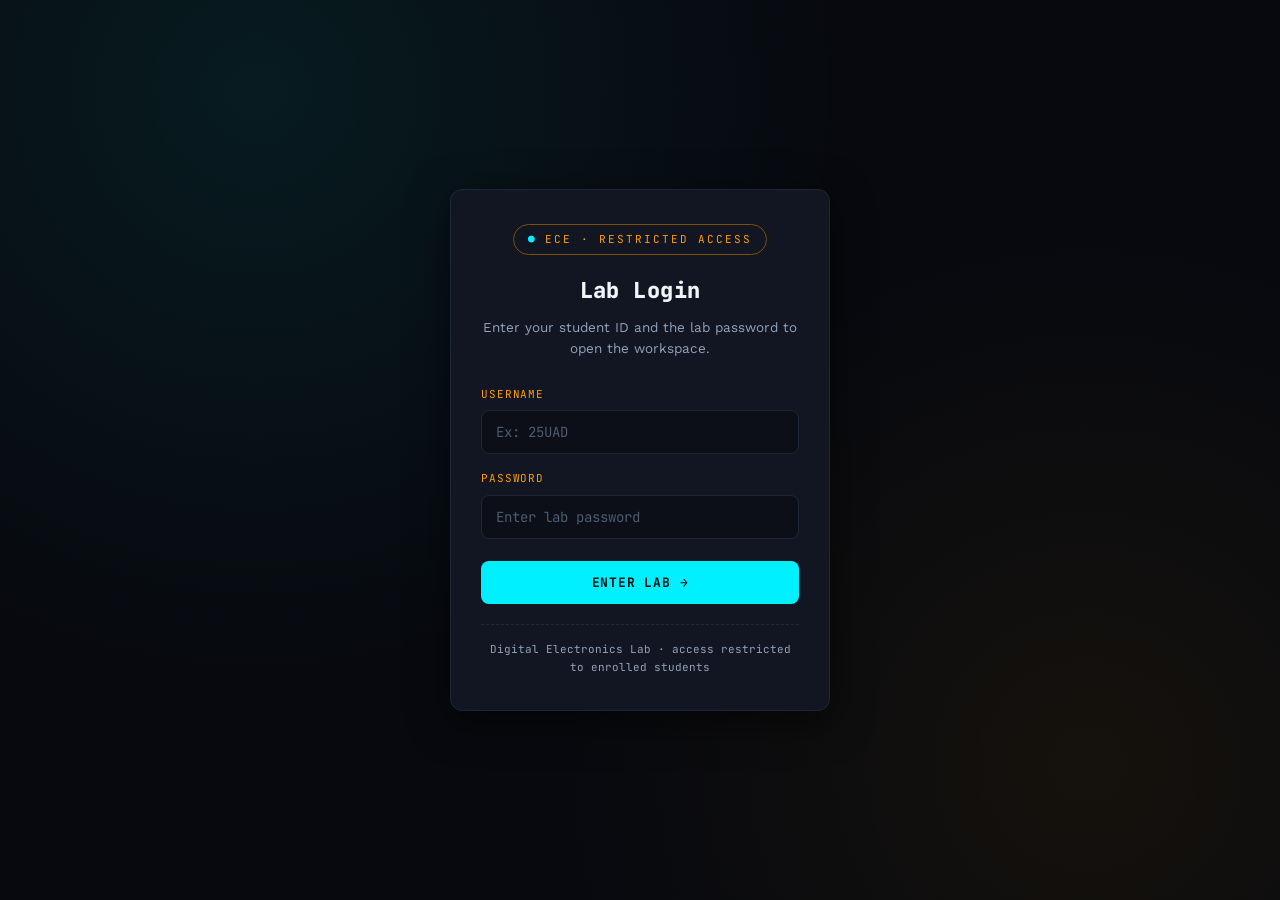
==== assessment.html @ d0198650 "Add files via upload" ====
<!DOCTYPE html>
<html lang="en">
<head>
<meta charset="UTF-8">
<meta name="viewport" content="width=device-width, initial-scale=1.0">
<title>Interactive Assessment — Encoders &amp; Decoders Lab</title>
<link rel="preconnect" href="https://fonts.googleapis.com">
<link href="https://fonts.googleapis.com/css2?family=JetBrains+Mono:wght@400;500;700;800&family=Work+Sans:wght@400;500;600;700&display=swap" rel="stylesheet">
<link rel="stylesheet" href="lab_style.css">
<style>
  .asm-shell{ max-width:760px; margin:0 auto; }
  .asm-card{
    background:var(--panel); border:1px solid var(--panel-border); border-radius:var(--radius);
    padding:32px; box-shadow:0 4px 24px rgba(0,0,0,0.45);
  }
  .asm-topbar{ display:flex; justify-content:space-between; align-items:center; gap:16px; margin-bottom:22px; flex-wrap:wrap; }
  .asm-timer{
    font-family:'JetBrains Mono',monospace; font-size:15px; font-weight:700; color:var(--trace);
    border:1px solid var(--trace-dim); background:var(--bg-alt); padding:8px 14px; border-radius:8px;
  }
  .asm-timer.low{ color:var(--danger); border-color:var(--danger); animation:blink 1s infinite; }
  .asm-progress-label{ font-family:'JetBrains Mono',monospace; font-size:12px; color:var(--text-dim); margin-bottom:6px; }
  .asm-progress-track{ height:8px; border-radius:6px; background:var(--bg-alt); border:1px solid var(--panel-border); overflow:hidden; margin-bottom:26px; }
  .asm-progress-fill{ height:100%; background:linear-gradient(90deg, var(--trace), var(--copper)); width:0%; transition:width .25s ease; }

  .asm-topic-tag{
    display:inline-block; font-family:'JetBrains Mono',monospace; font-size:10.5px; text-transform:uppercase;
    letter-spacing:0.08em; color:var(--copper); border:1px solid var(--copper-dim); padding:4px 10px; border-radius:999px;
    margin-bottom:16px;
  }
  .asm-question{ font-size:19px; font-weight:600; margin:0 0 22px; color:var(--text); line-height:1.5; }
  .asm-options{ display:flex; flex-direction:column; gap:12px; }
  .asm-option{
    text-align:left; font-family:'Work Sans',sans-serif; font-size:14.5px; color:var(--text);
    background:var(--bg-alt); border:1px solid var(--panel-border); border-radius:8px;
    padding:14px 16px; cursor:pointer; transition:all .15s ease; display:flex; gap:10px; align-items:flex-start;
  }
  .asm-option:hover:not(.locked){ border-color:var(--trace-dim); background:#0e1420; }
  .asm-option .letter{
    font-family:'JetBrains Mono',monospace; font-weight:700; color:var(--text-dim);
    width:22px; height:22px; border-radius:6px; border:1px solid var(--panel-border);
    display:flex; align-items:center; justify-content:center; flex-shrink:0; font-size:12px;
  }
  .asm-option.correct{ border-color:var(--good); background:rgba(53,224,138,0.1); }
  .asm-option.correct .letter{ border-color:var(--good); color:var(--good); }
  .asm-option.wrong{ border-color:var(--danger); background:rgba(255,84,112,0.1); }
  .asm-option.wrong .letter{ border-color:var(--danger); color:var(--danger); }
  .asm-option.locked{ cursor:default; }

  .asm-feedback{
    margin-top:18px; padding:14px 16px; border-radius:8px; font-size:13.5px; display:none;
    font-family:'Work Sans',sans-serif; border:1px solid var(--panel-border); background:var(--bg-alt); color:var(--text-dim);
  }
  .asm-feedback.show{ display:block; }
  .asm-feedback strong{ display:block; margin-bottom:4px; font-family:'JetBrains Mono',monospace; font-size:12px; letter-spacing:0.05em; text-transform:uppercase; }
  .asm-feedback.right strong{ color:var(--good); }
  .asm-feedback.wrong strong{ color:var(--danger); }

  .asm-actions{ display:flex; justify-content:flex-end; margin-top:24px; }
  .asm-btn{
    font-family:'JetBrains Mono',monospace; font-size:13px; text-transform:uppercase; letter-spacing:0.06em;
    background:var(--trace); color:#031012; border:none; padding:12px 22px; border-radius:8px;
    cursor:pointer; font-weight:700; transition:all .15s ease;
  }
  .asm-btn:hover{ filter:brightness(1.1); }
  .asm-btn.ghost{ background:none; border:1px solid var(--trace-dim); color:var(--trace); }
  .asm-btn:disabled{ opacity:.4; cursor:not-allowed; }

  .asm-start{ text-align:center; }
  .asm-start h3{ font-size:22px; margin:0 0 12px; }
  .asm-start p{ color:var(--text-dim); max-width:520px; margin:0 auto 26px; }
  .asm-meta-row{ display:flex; justify-content:center; gap:26px; margin-bottom:30px; flex-wrap:wrap; }
  .asm-meta{ text-align:center; }
  .asm-meta .num{ font-family:'JetBrains Mono',monospace; font-size:24px; color:var(--trace); font-weight:800; }
  .asm-meta .lbl{ font-family:'JetBrains Mono',monospace; font-size:10.5px; color:var(--text-dim); text-transform:uppercase; letter-spacing:0.08em; }

  .asm-result-score{ text-align:center; margin-bottom:30px; }
  .asm-result-score .big{ font-family:'JetBrains Mono',monospace; font-size:56px; font-weight:800; color:var(--trace); text-shadow:0 0 20px rgba(0,240,255,0.3); }
  .asm-result-score .pct{ font-family:'JetBrains Mono',monospace; font-size:14px; color:var(--text-dim); }
  .asm-badge{
    display:inline-block; margin-top:10px; font-family:'JetBrains Mono',monospace; font-size:11.5px;
    color:#031012; background:var(--copper); padding:5px 12px; border-radius:999px; font-weight:700; letter-spacing:0.05em;
  }
  .asm-breakdown{ margin-bottom:28px; }
  .asm-topic-row{ margin-bottom:14px; }
  .asm-topic-row .row-top{ display:flex; justify-content:space-between; font-family:'JetBrains Mono',monospace; font-size:12px; color:var(--text-dim); margin-bottom:5px; }
  .asm-bar-track{ height:9px; border-radius:6px; background:var(--bg-alt); border:1px solid var(--panel-border); overflow:hidden; }
  .asm-bar-fill{ height:100%; background:linear-gradient(90deg, var(--trace), var(--good)); }
  .asm-best{ text-align:center; font-family:'JetBrains Mono',monospace; font-size:12.5px; color:var(--text-dim); margin-bottom:26px; }
  .asm-best strong{ color:var(--copper); }
  .asm-result-actions{ display:flex; justify-content:center; gap:14px; flex-wrap:wrap; }
</style>
</head>
<body>
<script>try{if(sessionStorage.getItem("ecd_lab_authed")!=="1"){location.href="index.html";}}catch(e){}</script>

<header class="hero">
  <span class="chip-eyebrow">ECE · Interactive Assessment</span>
  <h1>TEST YOUR <span>LOGIC</span></h1>
  <p class="sub">A question-by-question interactive assessment covering all six circuits in this lab. Answer, get instant feedback, and see a full topic breakdown at the end.</p>
</header>

<nav class="tabs">
  <button class="hub-btn" onclick="location.href='index.html'">← Hub Dashboard</button>
  <button onclick="location.href='decoder_1_2.html'">1:2 Dec</button>
  <button onclick="location.href='decoder_2_4.html'">2:4 Dec</button>
  <button onclick="location.href='decoder_3_8.html'">3:8 Dec</button>
  <button onclick="location.href='encoder_2_1.html'">2:1 Enc</button>
  <button onclick="location.href='encoder_4_2.html'">4:2 Enc</button>
  <button onclick="location.href='encoder_8_3.html'">8:3 Enc</button>
  <button class="active" style="color:var(--trace);border-color:var(--trace-dim);">Assessment</button>
</nav>

<main>
  <div class="asm-shell">

    <!-- START SCREEN -->
    <div class="asm-card asm-start" id="screenStart">
      <h3>Ready to test yourself?</h3>
      <p>20 questions across all six circuits — 1:2, 2:4 &amp; 3:8 decoders and 2:1, 4:2 &amp; 8:3 encoders. Each question gives instant feedback with a short explanation before you move on.</p>
      <div class="asm-meta-row">
        <div class="asm-meta"><div class="num">20</div><div class="lbl">Questions</div></div>
        <div class="asm-meta"><div class="num">10:00</div><div class="lbl">Time Limit</div></div>
        <div class="asm-meta"><div class="num">6</div><div class="lbl">Topics</div></div>
      </div>
      <button class="asm-btn" onclick="startAssessment()">Begin Assessment</button>
      <div class="asm-best" id="bestPreview" style="margin-top:20px;"></div>
    </div>

    <!-- QUESTION SCREEN -->
    <div class="asm-card" id="screenQuiz" style="display:none;">
      <div class="asm-topbar">
        <div class="asm-progress-label" id="progressLabel">Question 1 of 20</div>
        <div class="asm-timer" id="timerDisplay">10:00</div>
      </div>
      <div class="asm-progress-track"><div class="asm-progress-fill" id="progressFill"></div></div>

      <div class="asm-topic-tag" id="topicTag">TOPIC</div>
      <div class="asm-question" id="questionText">Question text</div>
      <div class="asm-options" id="optionsWrap"></div>

      <div class="asm-feedback" id="feedbackBox">
        <strong id="feedbackTitle"></strong>
        <span id="feedbackText"></span>
      </div>

      <div class="asm-actions">
        <button class="asm-btn" id="nextBtn" onclick="nextQuestion()" disabled>Next Question</button>
      </div>
    </div>

    <!-- RESULTS SCREEN -->
    <div class="asm-card" id="screenResults" style="display:none;">
      <div class="asm-result-score">
        <div class="big" id="scoreBig">0/20</div>
        <div class="pct" id="scorePct">0%</div>
        <div id="newBestBadge"></div>
      </div>
      <div class="asm-breakdown" id="breakdownWrap"></div>
      <div class="asm-best" id="bestFinal"></div>
      <div class="asm-result-actions">
        <button class="asm-btn" onclick="startAssessment()">Retake Assessment</button>
        <button class="asm-btn ghost" onclick="location.href='index.html'">Back to Hub</button>
      </div>
    </div>

  </div>
</main>

<footer>
  Digital Electronics Lab Workspace &bull; Interactive Assessment
</footer>

<script>
const QUESTIONS = [
  { topic:'dec12', label:'1:2 Decoder', q:'In a 1:2 decoder, how many output lines are active (HIGH) at any one time?', opts:['0','Exactly 1','2','Depends on Enable only'], correct:1, explain:'A decoder always activates exactly one output line — the one whose index matches the binary input code.' },
  { topic:'dec12', label:'1:2 Decoder', q:'For a 1:2 decoder, if input A = 1, which output goes HIGH?', opts:['D0','D1','Both D0 and D1','Neither'], correct:1, explain:'D1 = A, so when A = 1, output D1 is HIGH and D0 (= A′) is LOW.' },
  { topic:'dec12', label:'1:2 Decoder', q:'What is the Boolean expression for output D0 in a 1:2 decoder?', opts:['A', "A'", 'A + 1', 'A · A'], correct:1, explain:"D0 is HIGH only when A = 0, so D0 = A' (NOT A)." },

  { topic:'dec24', label:'2:4 Decoder', q:'A 2:4 decoder has how many input and output lines?', opts:['4 inputs, 2 outputs','2 inputs, 4 outputs','2 inputs, 2 outputs','3 inputs, 4 outputs'], correct:1, explain:'A 2:4 decoder takes a 2-bit binary code (A1 A0) and drives one of 4 output lines (D0–D3).' },
  { topic:'dec24', label:'2:4 Decoder', q:'If A1 A0 = 10 and Enable = 1 on a 2:4 decoder, which output activates?', opts:['D0','D1','D2','D3'], correct:2, explain:'A1A0 = 10 is binary for 2, so output D2 = E·A1·A0′ goes HIGH.' },
  { topic:'dec24', label:'2:4 Decoder', q:'What happens to all outputs of a 2:4 decoder when Enable = 0?', opts:['All outputs go HIGH','Outputs stay at their last value','All outputs stay LOW regardless of A1 A0','Only D0 goes HIGH'], correct:2, explain:'Enable acts as a master gate — when E = 0, every AND gate output is forced LOW no matter what A1 A0 is.' },

  { topic:'dec38', label:'3:8 Decoder', q:'A 3:8 decoder can uniquely activate how many distinct output lines?', opts:['3','6','8','16'], correct:2, explain:'3 address bits give 2³ = 8 possible codes, so there are 8 output lines (D0–D7).' },
  { topic:'dec38', label:'3:8 Decoder', q:'For inputs A2 A1 A0 = 101 on a 3:8 decoder, which output is activated?', opts:['D3','D5','D6','D7'], correct:1, explain:'101 in binary equals 5, so output D5 = A2·A1′·A0 goes HIGH.' },
  { topic:'dec38', label:'3:8 Decoder', q:'Which minterm expression correctly represents output D6 of a 3:8 decoder?', opts:["A2·A1·A0", "A2·A1·A0'", "A2'·A1·A0'", "A2·A1'·A0'"], correct:1, explain:"6 = 110 in binary, so D6 = A2·A1·A0' (A2 HIGH, A1 HIGH, A0 LOW)." },

  { topic:'enc21', label:'2:1 Encoder', q:'A basic 2:1 encoder converts how many input lines into how many output bit(s)?', opts:['1 input → 2 outputs','2 inputs → 1 output','2 inputs → 2 outputs','4 inputs → 1 output'], correct:1, explain:'An encoder compresses 2ⁿ inputs into n bits — here 2 inputs (Y0, Y1) compress into 1 output bit (A).' },
  { topic:'enc21', label:'2:1 Encoder', q:'In a basic 2:1 encoder, the single output A is equal to:', opts:['Y0', 'Y1', "Y0'", 'Y0 · Y1'], correct:1, explain:'Since only one input is valid at a time, output A simply follows Y1: A = Y1 (A = 1 when Y1 is the active line).' },
  { topic:'enc21', label:'2:1 Encoder', q:'What is a key limitation of a basic (non-priority) encoder?', opts:['It needs a clock signal','Output is undefined/ambiguous if more than one input is active at once','It can only have 2 inputs','It cannot be built from logic gates'], correct:1, explain:'Basic encoders assume only one input is HIGH at a time — if two or more go HIGH together, the output code becomes ambiguous. Priority encoders exist to fix this.' },

  { topic:'enc42', label:'4:2 Encoder', q:'In a 4:2 priority encoder, which input line is given the highest priority?', opts:['Y0','Y1','Y2','Y3'], correct:3, explain:'By convention, the highest-indexed input line, Y3, is treated as the highest priority in a standard priority encoder.' },
  { topic:'enc42', label:'4:2 Encoder', q:'If Y3 = 1 and Y1 = 1 simultaneously on a 4:2 priority encoder, what does A1 A0 output?', opts:['00','01','10','11'], correct:3, explain:'Y3 has the highest priority, so it "wins" over Y1. Y3 active gives A1 A0 = 11.' },
  { topic:'enc42', label:'4:2 Encoder', q:'What does the Valid (V) output indicate on a priority encoder?', opts:['That the clock is running','That at least one input is active, making the output code meaningful','That an error occurred','That all inputs are LOW'], correct:1, explain:'V = 1 tells downstream circuitry the output code is valid because at least one input line is currently active.' },

  { topic:'enc83', label:'8:3 Encoder', q:'An 8:3 priority encoder compresses how many input lines into how many output bits?', opts:['3 inputs → 8 outputs','8 inputs → 3 outputs','8 inputs → 8 outputs','4 inputs → 3 outputs'], correct:1, explain:'8 = 2³, so 8 input lines (Y0–Y7) compress into a 3-bit binary output (A2 A1 A0).' },
  { topic:'enc83', label:'8:3 Encoder', q:'If Y6 is the highest-priority active input on an 8:3 encoder, what is A2 A1 A0?', opts:['101','110','011','111'], correct:1, explain:'6 in binary is 110, so the encoded output is A2 A1 A0 = 110.' },
  { topic:'enc83', label:'8:3 Encoder', q:'In a plain 8:3 encoder, the expression A0 = Y1+Y3+Y5+Y7 sums which inputs?', opts:['All even-indexed inputs','All inputs greater than 4','All odd-indexed inputs (those with LSB = 1)','Only the highest priority input'], correct:2, explain:'A0 is the least significant output bit, so it goes HIGH for any input whose index is odd — i.e. its binary form ends in 1.' },

  { topic:'general', label:'General', q:'Which statement correctly distinguishes an encoder from a decoder?', opts:['Encoders expand n lines to 2ⁿ; decoders compress 2ⁿ lines to n', 'Encoders compress 2ⁿ lines to n; decoders expand n lines to 2ⁿ', 'Both perform the exact same function', 'Decoders require a clock, encoders do not'], correct:1, explain:'Encoders go many→few (compress), decoders go few→many (expand) — they are functional opposites of each other.' },
  { topic:'general', label:'General', q:'Priority encoders are commonly used in real digital systems for:', opts:['Storing data long-term', 'Resolving which of several simultaneous interrupt/service requests gets handled first', 'Amplifying analog signals', 'Generating clock pulses'], correct:1, explain:'CPU interrupt controllers are a classic real-world use of priority encoders — when multiple devices request attention at once, the encoder picks the highest-priority request.' },
];

const TOTAL_TIME = 600; // 10 minutes in seconds
const TOPIC_ORDER = [
  {key:'dec12', label:'1:2 Decoder'},
  {key:'dec24', label:'2:4 Decoder'},
  {key:'dec38', label:'3:8 Decoder'},
  {key:'enc21', label:'2:1 Encoder'},
  {key:'enc42', label:'4:2 Encoder'},
  {key:'enc83', label:'8:3 Encoder'},
  {key:'general', label:'General Concepts'},
];
const BEST_KEY = 'ecd_assessment_best_v1';

let order = [];
let current = 0;
let answers = [];
let timeLeft = TOTAL_TIME;
let timerHandle = null;
let locked = false;

function shuffledIndices(n){
  const arr = Array.from({length:n}, (_,i)=>i);
  for(let i=arr.length-1;i>0;i--){
    const j = Math.floor(Math.random()*(i+1));
    [arr[i],arr[j]] = [arr[j],arr[i]];
  }
  return arr;
}

function fmtTime(s){
  const m = Math.floor(s/60).toString().padStart(2,'0');
  const sec = (s%60).toString().padStart(2,'0');
  return `${m}:${sec}`;
}

function showBestPreview(){
  const best = localStorage.getItem(BEST_KEY);
  document.getElementById('bestPreview').textContent = best
    ? `Your personal best on this device: ${best}/${QUESTIONS.length}`
    : 'No attempts recorded yet on this device.';
}
showBestPreview();

function startAssessment(){
  order = shuffledIndices(QUESTIONS.length);
  current = 0;
  answers = new Array(QUESTIONS.length).fill(null); // null = unanswered
  timeLeft = TOTAL_TIME;
  document.getElementById('screenStart').style.display = 'none';
  document.getElementById('screenResults').style.display = 'none';
  document.getElementById('screenQuiz').style.display = 'block';
  clearInterval(timerHandle);
  timerHandle = setInterval(tick, 1000);
  updateTimerDisplay();
  renderQuestion();
}

function tick(){
  timeLeft--;
  updateTimerDisplay();
  if(timeLeft <= 0){
    clearInterval(timerHandle);
    finishAssessment();
  }
}

function updateTimerDisplay(){
  const el = document.getElementById('timerDisplay');
  el.textContent = fmtTime(Math.max(timeLeft,0));
  el.classList.toggle('low', timeLeft <= 60);
}

function renderQuestion(){
  locked = false;
  const qi = order[current];
  const item = QUESTIONS[qi];
  document.getElementById('progressLabel').textContent = `Question ${current+1} of ${QUESTIONS.length}`;
  document.getElementById('progressFill').style.width = `${(current/QUESTIONS.length)*100}%`;
  document.getElementById('topicTag').textContent = item.label;
  document.getElementById('questionText').textContent = item.q;

  const wrap = document.getElementById('optionsWrap');
  wrap.innerHTML = '';
  const letters = ['A','B','C','D'];
  item.opts.forEach((opt,i)=>{
    const btn = document.createElement('button');
    btn.className = 'asm-option';
    btn.innerHTML = `<span class="letter">${letters[i]}</span><span>${opt}</span>`;
    btn.onclick = () => selectAnswer(i);
    wrap.appendChild(btn);
  });

  document.getElementById('feedbackBox').className = 'asm-feedback';
  document.getElementById('nextBtn').disabled = true;
  document.getElementById('nextBtn').textContent = (current === QUESTIONS.length-1) ? 'Finish Assessment' : 'Next Question';
}

function selectAnswer(i){
  if(locked) return;
  locked = true;
  const qi = order[current];
  const item = QUESTIONS[qi];
  answers[qi] = i;

  const opts = document.querySelectorAll('.asm-option');
  opts.forEach((el,idx)=>{
    el.classList.add('locked');
    if(idx === item.correct) el.classList.add('correct');
    else if(idx === i) el.classList.add('wrong');
  });

  const fb = document.getElementById('feedbackBox');
  const isRight = i === item.correct;
  fb.className = 'asm-feedback show ' + (isRight ? 'right' : 'wrong');
  document.getElementById('feedbackTitle').textContent = isRight ? 'Correct' : 'Not quite';
  document.getElementById('feedbackText').textContent = item.explain;

  document.getElementById('nextBtn').disabled = false;
}

function nextQuestion(){
  if(current === QUESTIONS.length-1){
    clearInterval(timerHandle);
    finishAssessment();
    return;
  }
  current++;
  renderQuestion();
}

function finishAssessment(){
  document.getElementById('screenQuiz').style.display = 'none';
  document.getElementById('screenResults').style.display = 'block';

  let score = 0;
  const topicStats = {};
  TOPIC_ORDER.forEach(t => topicStats[t.key] = {correct:0,total:0});

  QUESTIONS.forEach((item,i)=>{
    topicStats[item.topic].total++;
    if(answers[i] === item.correct){
      score++;
      topicStats[item.topic].correct++;
    }
  });

  const pct = Math.round((score/QUESTIONS.length)*100);
  document.getElementById('scoreBig').textContent = `${score}/${QUESTIONS.length}`;
  document.getElementById('scorePct').textContent = `${pct}% correct`;

  const breakdown = document.getElementById('breakdownWrap');
  breakdown.innerHTML = '<div class="asm-topic-row" style="margin-bottom:18px;"><strong style="font-family:\'JetBrains Mono\',monospace;font-size:12px;color:var(--text-dim);text-transform:uppercase;letter-spacing:0.08em;">Topic breakdown</strong></div>';
  TOPIC_ORDER.forEach(t=>{
    const s = topicStats[t.key];
    if(s.total === 0) return;
    const rowPct = Math.round((s.correct/s.total)*100);
    const row = document.createElement('div');
    row.className = 'asm-topic-row';
    row.innerHTML = `
      <div class="row-top"><span>${t.label}</span><span>${s.correct}/${s.total}</span></div>
      <div class="asm-bar-track"><div class="asm-bar-fill" style="width:${rowPct}%;"></div></div>
    `;
    breakdown.appendChild(row);
  });

  const prevBest = parseInt(localStorage.getItem(BEST_KEY) || '0', 10);
  const badge = document.getElementById('newBestBadge');
  if(score > prevBest){
    localStorage.setItem(BEST_KEY, String(score));
    badge.innerHTML = '<div class="asm-badge">New personal best!</div>';
  } else {
    badge.innerHTML = '';
  }
  const best = Math.max(score, prevBest);
  document.getElementById('bestFinal').innerHTML = `Personal best on this device: <strong>${best}/${QUESTIONS.length}</strong>`;
}
</script>
</body>
</html>
---- lab_style.css ----
:root {
  --bg: #07090e;
  --bg-alt: #0c0f17;
  --panel: #111622;
  --panel-border: #1e2638;
  --trace: #00f0ff;
  --trace-dim: #093f4c;
  --copper: #ff9d00;
  --copper-dim: #7a4f07;
  --text: #f1f5f9;
  --text-dim: #94a3b8;
  --led-off: #1a2332;
  --led-on: #00f0ff;
  --led-on-amber: #ff9d00;
  --danger: #ff5470;
  --good: #35e08a;
  --radius: 12px;
}
* { box-sizing: border-box; }
body {
  margin: 0;
  background:
    radial-gradient(circle at 15% 0%, rgba(0, 240, 255, 0.07), transparent 45%),
    radial-gradient(circle at 85% 15%, rgba(255, 157, 0, 0.05), transparent 40%),
    var(--bg);
  color: var(--text);
  font-family: 'Work Sans', sans-serif;
  line-height: 1.6;
}
h1, h2, h3, h4, h5, .mono { font-family: 'JetBrains Mono', monospace; letter-spacing: 0.02em; }
a { text-decoration: none; color: var(--trace); transition: all 0.2s ease; }
a:hover { color: var(--text); }

header.hero { padding: 60px 24px 40px; text-align: center; border-bottom: 1px solid var(--panel-border); }
.chip-eyebrow {
  display: inline-flex; align-items: center; gap: 8px;
  font-family: 'JetBrains Mono', monospace; font-size: 11px; letter-spacing: 0.18em; text-transform: uppercase;
  color: var(--copper); border: 1px solid var(--copper-dim); padding: 6px 14px; border-radius: 999px; margin-bottom: 20px;
}
.chip-eyebrow::before { content: "●"; color: var(--trace); animation: blink 1.6s infinite; }
@keyframes blink { 0%,100% { opacity: 1; } 50% { opacity: 0.2; } }
header.hero h1 { font-size: clamp(28px, 5.5vw, 46px); margin: 0 0 14px; font-weight: 800; }
header.hero h1 span { color: var(--trace); text-shadow: 0 0 10px rgba(0, 240, 255, 0.3); }
header.hero p.sub { max-width: 720px; margin: 0 auto; color: var(--text-dim); font-size: 16px; }

nav.tabs {
  position: sticky; top: 0; z-index: 50;
  display: flex; justify-content: center; gap: 6px; flex-wrap: wrap;
  background: rgba(7,9,14,0.92); backdrop-filter: blur(6px);
  border-bottom: 1px solid var(--panel-border); padding: 12px;
}
nav.tabs button {
  font-family: 'JetBrains Mono', monospace; font-size: 12px; text-transform: uppercase; letter-spacing: 0.06em;
  color: var(--text-dim); background: none; border: 1px solid transparent;
  padding: 9px 14px; border-radius: 8px; cursor: pointer; transition: all .15s ease;
}
nav.tabs button:hover { color: var(--trace); border-color: var(--trace-dim); background: var(--bg-alt); }
nav.tabs button.active { color: var(--trace); border-color: var(--trace-dim); background: var(--bg-alt); }
nav.tabs button.hub-btn { color: var(--copper); border-color: var(--copper-dim); }

main { max-width: 1040px; margin: 0 auto; padding: 40px 24px 100px; }

.eyebrow-num {
  font-family: 'JetBrains Mono', monospace; color: var(--copper); font-size: 12.5px;
  letter-spacing: 0.15em; text-transform: uppercase; display: block; margin-bottom: 8px;
}
h2.section-title { font-size: 24px; margin: 0 0 10px; border-bottom: 1px solid var(--panel-border); padding-bottom: 8px; }
h2.section-title.no-border { border-bottom: none; padding-bottom: 0; }
p.lead { color: var(--text-dim); margin-top: 0; margin-bottom: 30px; font-size: 15px; max-width: 720px; }

.grid-2 { display: grid; grid-template-columns: 1fr 1fr; gap: 26px; margin-bottom: 40px; }
@media (max-width: 800px) { .grid-2 { grid-template-columns: 1fr; } }

.panel {
  background: var(--panel); border: 1px solid var(--panel-border); border-radius: var(--radius);
  padding: 22px; box-shadow: 0 4px 20px rgba(0,0,0,0.4);
}
.panel h4 { margin-top: 0; margin-bottom: 14px; color: var(--copper); font-size: 13.5px; text-transform: uppercase; letter-spacing: 0.08em; }

/* LEDs & switches */
.led-row { display: flex; gap: 14px; flex-wrap: wrap; margin: 14px 0; }
.led-btn {
  display: flex; flex-direction: column; align-items: center; gap: 8px;
  background: none; border: none; cursor: pointer; color: var(--text);
  font-family: 'JetBrains Mono', monospace; font-size: 12px;
}
.bulb {
  width: 34px; height: 34px; border-radius: 50%; background: var(--led-off);
  border: 2px solid #05080c; box-shadow: inset 0 0 6px rgba(0,0,0,0.6); transition: all .15s ease;
}
.led-btn.on .bulb { background: var(--led-on); box-shadow: 0 0 14px 4px rgba(0,240,255,0.5), inset 0 0 4px rgba(0,0,0,0.2); }
.led-btn.on .bulb.amber { background: var(--led-on-amber); box-shadow: 0 0 14px 4px rgba(255,157,0,0.5), inset 0 0 4px rgba(0,0,0,0.2); }
.led-btn[disabled] { cursor: default; }

.toggle { display: flex; flex-direction: column; align-items: center; gap: 8px; font-family: 'JetBrains Mono', monospace; font-size: 12px; }
.toggle .switch {
  width: 54px; height: 28px; border-radius: 20px; background: var(--led-off);
  border: 1px solid var(--panel-border); position: relative; cursor: pointer; transition: all .15s ease;
}
.toggle .switch::after { content: ""; position: absolute; top: 2px; left: 2px; width: 22px; height: 22px; border-radius: 50%; background: var(--text-dim); transition: all .15s ease; }
.toggle .switch.on { background: var(--trace-dim); border-color: var(--trace); }
.toggle .switch.on::after { left: 26px; background: var(--trace); }

.output-readout {
  margin-top: 16px; padding: 14px 16px; border-radius: 8px; background: var(--bg-alt); border: 1px solid var(--panel-border);
  font-family: 'JetBrains Mono', monospace; display: flex; justify-content: space-between; align-items: center; flex-wrap: wrap; gap: 8px;
}
.output-readout .val { font-size: 20px; color: var(--trace); font-weight: 700; }

/* Tables */
.table-wrapper { overflow-x: auto; border: 1px solid var(--panel-border); border-radius: var(--radius); background: var(--bg-alt); }
table { width: 100%; border-collapse: collapse; font-family: 'JetBrains Mono', monospace; font-size: 12.5px; text-align: center; }
th, td { padding: 10px 12px; border-bottom: 1px solid var(--panel-border); border-right: 1px solid var(--panel-border); }
th:last-child, td:last-child { border-right: none; }
th { background: var(--panel); color: var(--copper); text-transform: uppercase; font-size: 10.5px; letter-spacing: 0.06em; }
td { color: var(--text-dim); }
tr:last-child td { border-bottom: none; }
tr.active-row { background: rgba(0, 240, 255, 0.08); }
tr.active-row td { color: var(--text); font-weight: 600; }
strong { color: var(--text); }

/* Logic expressions */
.logic-expressions { margin-top: 16px; }
.logic-expressions h5 { margin: 0 0 10px; color: var(--copper); font-size: 12px; text-transform: uppercase; letter-spacing: 0.08em; }
.expr-item {
  font-family: 'JetBrains Mono', monospace; font-size: 14px; color: var(--trace);
  background: var(--bg-alt); border: 1px solid var(--panel-border); border-radius: 6px;
  padding: 9px 12px; margin-bottom: 8px;
}
.overline { text-decoration: overline; }

/* Diagrams */
svg.diagram { width: 100%; height: auto; background: var(--bg-alt); border: 1px solid var(--panel-border); border-radius: 8px; }
.gate-label { font-family: 'JetBrains Mono', monospace; font-size: 11px; fill: var(--text-dim); }
.wire { stroke: var(--panel-border); stroke-width: 2; fill: none; transition: all .1s ease; }
.wire.hot { stroke: var(--trace); filter: drop-shadow(0 0 3px var(--trace)); }
.gate-body { fill: var(--panel); stroke: var(--copper-dim); stroke-width: 1.6; transition: all .1s ease; }
.gate-body.hot { stroke: var(--trace); filter: drop-shadow(0 0 4px var(--trace)); }
.conn-dot { fill: var(--panel-border); }
.conn-dot.hot { fill: var(--trace); filter: drop-shadow(0 0 3px var(--trace)); }

.note {
  background: rgba(255, 157, 0, 0.08); border: 1px solid var(--copper-dim); border-radius: 8px;
  padding: 14px 16px; font-size: 13.5px; color: var(--text-dim); margin-top: 18px;
}
.note strong { color: var(--copper); }

footer {
  text-align: center; padding: 40px 24px; color: var(--text-dim);
  font-family: 'JetBrains Mono', monospace; font-size: 12.5px;
  border-top: 1px solid var(--panel-border); margin-top: 50px;
}
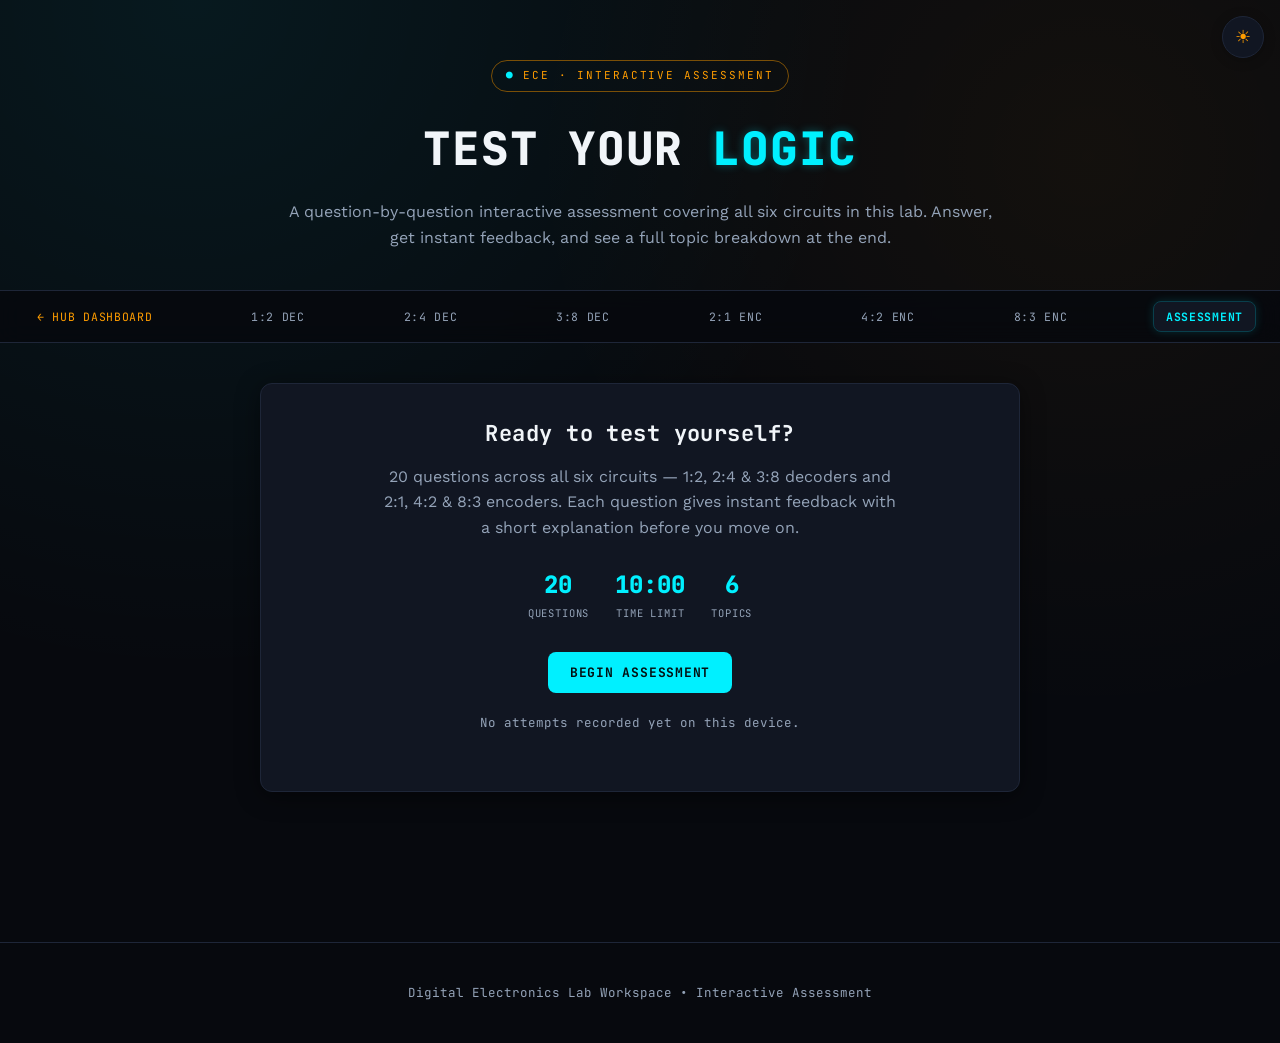
==== commit a1c33069: "Add files via upload" ====
--- a/assessment.html
+++ b/assessment.html
@@ -92,7 +92,7 @@
 </style>
 </head>
 <body>
-<script>try{if(sessionStorage.getItem("ecd_lab_authed")!=="1"){location.href="index.html";}}catch(e){}</script>
+<button class="theme-toggle" id="themeToggle" onclick="toggleTheme()" title="Toggle light/dark theme">☀</button>
 
 <header class="hero">
   <span class="chip-eyebrow">ECE · Interactive Assessment</span>
@@ -376,6 +376,23 @@
   const best = Math.max(score, prevBest);
   document.getElementById('bestFinal').innerHTML = `Personal best on this device: <strong>${best}/${QUESTIONS.length}</strong>`;
 }
+function toggleTheme(){
+  const html = document.documentElement;
+  const current = html.getAttribute('data-theme');
+  const next = current === 'light' ? 'dark' : 'light';
+  html.setAttribute('data-theme', next);
+  document.getElementById('themeToggle').textContent = next === 'light' ? '🌙' : '☀';
+  try { localStorage.setItem('ecd_lab_theme', next); } catch(e){}
+}
+(function initTheme(){
+  try {
+    const saved = localStorage.getItem('ecd_lab_theme');
+    if(saved === 'light'){
+      document.documentElement.setAttribute('data-theme', 'light');
+      document.getElementById('themeToggle').textContent = '🌙';
+    }
+  } catch(e){}
+})();
 </script>
 </body>
 </html>
--- a/lab_style.css
+++ b/lab_style.css
@@ -16,6 +16,147 @@
   --good: #35e08a;
   --radius: 12px;
 }
+
+/* ── Light Theme ── */
+[data-theme="light"] {
+  --bg: #f0f2f5;
+  --bg-alt: #e4e7ec;
+  --panel: #ffffff;
+  --panel-border: #c8ced8;
+  --trace: #0084a8;
+  --trace-dim: #b3dde9;
+  --copper: #c67800;
+  --copper-dim: #e2c08b;
+  --text: #1a1d23;
+  --text-dim: #5a6577;
+  --led-off: #d0d5de;
+  --led-on: #00a8cc;
+  --led-on-amber: #e08a00;
+  --danger: #d93651;
+  --good: #1fad5f;
+}
+[data-theme="light"] body {
+  background:
+    radial-gradient(circle at 15% 0%, rgba(0, 132, 168, 0.06), transparent 45%),
+    radial-gradient(circle at 85% 15%, rgba(198, 120, 0, 0.05), transparent 40%),
+    var(--bg);
+}
+[data-theme="light"] .login-overlay {
+  background:
+    radial-gradient(circle at 20% 10%, rgba(0, 132, 168, 0.07), transparent 45%),
+    radial-gradient(circle at 85% 85%, rgba(198, 120, 0, 0.05), transparent 40%),
+    var(--bg);
+}
+[data-theme="light"] nav.tabs {
+  background: rgba(240, 242, 245, 0.94);
+}
+[data-theme="light"] header.hero h1 span {
+  color: var(--trace);
+  text-shadow: none;
+}
+[data-theme="light"] .bulb {
+  border-color: #b0b8c4;
+  box-shadow: inset 0 0 4px rgba(0,0,0,0.1);
+}
+[data-theme="light"] .led-btn.on .bulb {
+  box-shadow: 0 0 10px 2px rgba(0,168,204,0.4), inset 0 0 3px rgba(0,0,0,0.1);
+}
+[data-theme="light"] .led-btn.on .bulb.amber {
+  box-shadow: 0 0 10px 2px rgba(224,138,0,0.4), inset 0 0 3px rgba(0,0,0,0.1);
+}
+[data-theme="light"] .toggle .switch {
+  background: #c8ced8;
+  border-color: #aab3bf;
+}
+[data-theme="light"] .toggle .switch::after {
+  background: #8891a0;
+}
+[data-theme="light"] .toggle .switch.on {
+  background: var(--trace-dim);
+  border-color: var(--trace);
+}
+[data-theme="light"] .toggle .switch.on::after {
+  background: var(--trace);
+}
+[data-theme="light"] .panel {
+  box-shadow: 0 2px 10px rgba(0,0,0,0.08);
+}
+[data-theme="light"] .wire {
+  stroke: #b0b8c4;
+}
+[data-theme="light"] .wire.hot {
+  stroke: var(--trace);
+  filter: drop-shadow(0 0 2px var(--trace));
+}
+[data-theme="light"] .gate-body {
+  fill: #edf0f4;
+  stroke: var(--copper-dim);
+}
+[data-theme="light"] .gate-body.hot {
+  stroke: var(--trace);
+  filter: drop-shadow(0 0 3px var(--trace));
+}
+[data-theme="light"] .conn-dot {
+  fill: #b0b8c4;
+}
+[data-theme="light"] .conn-dot.hot {
+  fill: var(--trace);
+}
+[data-theme="light"] .note {
+  background: rgba(198, 120, 0, 0.07);
+  border-color: var(--copper-dim);
+}
+[data-theme="light"] .table-wrapper {
+  background: #f8f9fb;
+}
+[data-theme="light"] th {
+  background: #edf0f4;
+}
+[data-theme="light"] tr.active-row {
+  background: rgba(0, 132, 168, 0.08);
+}
+[data-theme="light"] .login-field input {
+  background: #edf0f4;
+  border-color: #c8ced8;
+  color: var(--text);
+}
+[data-theme="light"] .login-field input::placeholder {
+  color: #8891a0;
+}
+
+/* ── Theme Toggle Button ── */
+.theme-toggle {
+  position: fixed;
+  top: 16px;
+  right: 16px;
+  z-index: 100;
+  width: 42px;
+  height: 42px;
+  border-radius: 50%;
+  border: 1px solid var(--panel-border);
+  background: var(--panel);
+  color: var(--copper);
+  cursor: pointer;
+  display: flex;
+  align-items: center;
+  justify-content: center;
+  font-size: 18px;
+  box-shadow: 0 2px 12px rgba(0,0,0,0.25);
+  transition: all 0.2s ease;
+}
+.theme-toggle:hover {
+  border-color: var(--trace);
+  transform: scale(1.08);
+  box-shadow: 0 4px 18px rgba(0,0,0,0.3);
+}
+
+/* ── Smooth transitions for theme switch ── */
+body, .panel, .table-wrapper, nav.tabs, header.hero, footer,
+.note, .output-readout, .login-overlay, .login-card, .card-item,
+.lab-group, .led-btn, .toggle .switch, svg.diagram {
+  transition: background 0.3s ease, color 0.3s ease, border-color 0.3s ease, box-shadow 0.3s ease;
+}
+
 * { box-sizing: border-box; }
 body {
   margin: 0;
@@ -43,20 +184,49 @@
 header.hero h1 span { color: var(--trace); text-shadow: 0 0 10px rgba(0, 240, 255, 0.3); }
 header.hero p.sub { max-width: 720px; margin: 0 auto; color: var(--text-dim); font-size: 16px; }
 
+/* ── Sleek Top Navigation Bar ── */
 nav.tabs {
-  position: sticky; top: 0; z-index: 50;
-  display: flex; justify-content: center; gap: 6px; flex-wrap: wrap;
-  background: rgba(7,9,14,0.92); backdrop-filter: blur(6px);
-  border-bottom: 1px solid var(--panel-border); padding: 12px;
-}
+  position: sticky; top: 0; z-index: 100;
+  display: flex; justify-content: space-between; align-items: center; gap: 12px;
+  background: rgba(7, 9, 14, 0.85); backdrop-filter: blur(12px);
+  border-bottom: 1px solid var(--panel-border); padding: 10px 24px;
+}
+.nav-brand {
+  font-family: 'JetBrains Mono', monospace; font-size: 13px; font-weight: 800;
+  color: var(--copper); letter-spacing: 0.08em; display: flex; align-items: center; gap: 8px;
+}
+.nav-brand span { color: var(--trace); }
+.nav-group { display: flex; items: center; gap: 6px; flex-wrap: wrap; }
 nav.tabs button {
-  font-family: 'JetBrains Mono', monospace; font-size: 12px; text-transform: uppercase; letter-spacing: 0.06em;
-  color: var(--text-dim); background: none; border: 1px solid transparent;
-  padding: 9px 14px; border-radius: 8px; cursor: pointer; transition: all .15s ease;
-}
-nav.tabs button:hover { color: var(--trace); border-color: var(--trace-dim); background: var(--bg-alt); }
-nav.tabs button.active { color: var(--trace); border-color: var(--trace-dim); background: var(--bg-alt); }
-nav.tabs button.hub-btn { color: var(--copper); border-color: var(--copper-dim); }
+  font-family: 'JetBrains Mono', monospace; font-size: 11.5px; text-transform: uppercase; letter-spacing: 0.06em;
+  color: var(--text-dim); background: transparent; border: 1px solid transparent;
+  padding: 7px 12px; border-radius: 8px; cursor: pointer; transition: all .15s ease;
+}
+nav.tabs button:hover { color: var(--trace); border-color: var(--trace-dim); background: var(--panel); }
+nav.tabs button.active { color: var(--trace); border-color: var(--trace); background: var(--panel); font-weight: 700; box-shadow: 0 0 10px rgba(0, 240, 255, 0.15); }
+nav.tabs button.hub-btn { color: var(--copper); }
+nav.tabs button.hub-btn.active { border-color: var(--copper); box-shadow: 0 0 10px rgba(255, 157, 0, 0.15); }
+
+/* Compact Utility Toolbar Pill */
+.nav-utility { display: flex; align-items: center; gap: 6px; background: var(--bg-alt); padding: 4px; border: 1px solid var(--panel-border); border-radius: 999px; }
+.util-btn {
+  font-family: 'JetBrains Mono', monospace; font-size: 11px; font-weight: 600;
+  background: none; border: none; color: var(--text-dim); padding: 5px 10px; border-radius: 999px; cursor: pointer; transition: all 0.15s ease;
+}
+.util-btn:hover { color: var(--trace); background: var(--panel); }
+.util-btn.active { color: var(--trace); background: var(--trace-dim); font-weight: 700; }
+
+/* ── Login Welcome Overlay Refinement ── */
+.login-overlay {
+  position: fixed; inset: 0; z-index: 9999;
+  background: radial-gradient(circle at 50% 30%, rgba(0, 240, 255, 0.08), transparent 60%), var(--bg);
+  display: flex; align-items: center; justify-content: center; padding: 20px;
+}
+.login-card {
+  width: 100%; max-width: 440px; background: rgba(17, 22, 34, 0.88); backdrop-filter: blur(16px);
+  border: 1px solid rgba(0, 240, 255, 0.25); border-radius: 18px; padding: 36px 32px;
+  box-shadow: 0 20px 60px rgba(0,0,0,0.6), 0 0 30px rgba(0,240,255,0.08); text-align: center;
+}
 
 main { max-width: 1040px; margin: 0 auto; padding: 40px 24px 100px; }
 
@@ -115,6 +285,8 @@
 th { background: var(--panel); color: var(--copper); text-transform: uppercase; font-size: 10.5px; letter-spacing: 0.06em; }
 td { color: var(--text-dim); }
 tr:last-child td { border-bottom: none; }
+tbody tr { cursor: pointer; transition: background 0.15s ease; }
+tbody tr:hover { background: rgba(0, 240, 255, 0.14) !important; }
 tr.active-row { background: rgba(0, 240, 255, 0.08); }
 tr.active-row td { color: var(--text); font-weight: 600; }
 strong { color: var(--text); }
@@ -129,21 +301,243 @@
 }
 .overline { text-decoration: overline; }
 
-/* Diagrams */
+/* Diagrams & Interactive Badges */
 svg.diagram { width: 100%; height: auto; background: var(--bg-alt); border: 1px solid var(--panel-border); border-radius: 8px; }
-.gate-label { font-family: 'JetBrains Mono', monospace; font-size: 11px; fill: var(--text-dim); }
+.gate-label { font-family: 'JetBrains Mono', monospace; font-size: 11px; fill: var(--text); font-weight: 600; }
+[data-theme="light"] .gate-label { fill: #1a1d23; }
 .wire { stroke: var(--panel-border); stroke-width: 2; fill: none; transition: all .1s ease; }
 .wire.hot { stroke: var(--trace); filter: drop-shadow(0 0 3px var(--trace)); }
-.gate-body { fill: var(--panel); stroke: var(--copper-dim); stroke-width: 1.6; transition: all .1s ease; }
+.gate-body { fill: var(--panel); stroke: var(--copper-dim); stroke-width: 1.6; transition: all .1s ease; cursor: help; }
 .gate-body.hot { stroke: var(--trace); filter: drop-shadow(0 0 4px var(--trace)); }
 .conn-dot { fill: var(--panel-border); }
 .conn-dot.hot { fill: var(--trace); filter: drop-shadow(0 0 3px var(--trace)); }
 
+/* Signal Level Badges on Schematics */
+.sig-badge { font-family: 'JetBrains Mono', monospace; font-size: 9px; font-weight: bold; fill: #4c5b70; transition: fill 0.15s ease; }
+.sig-badge.hot { fill: var(--trace); font-weight: 800; filter: drop-shadow(0 0 2px var(--trace)); }
+
+/* Guided Lab Mission Card */
+.challenge-box {
+  background: var(--panel); border: 1px solid var(--trace-dim); border-radius: 8px;
+  padding: 12px 16px; margin-top: 14px; display: flex; align-items: center; justify-content: space-between; gap: 12px;
+}
+.challenge-info h5 { margin: 0 0 3px; font-size: 12px; color: var(--trace); text-transform: uppercase; letter-spacing: 0.06em; font-family: 'JetBrains Mono', monospace; }
+.challenge-info p { margin: 0; font-size: 12.5px; color: var(--text-dim); }
+.challenge-status {
+  font-family: 'JetBrains Mono', monospace; font-size: 11px; font-weight: 700;
+  padding: 4px 10px; border-radius: 999px; text-transform: uppercase; letter-spacing: 0.05em;
+  background: var(--bg-alt); color: var(--text-dim); border: 1px solid var(--panel-border); flex-shrink: 0;
+}
+.challenge-status.pass { background: rgba(53, 224, 138, 0.15); color: var(--good); border-color: var(--good); }
+
 .note {
   background: rgba(255, 157, 0, 0.08); border: 1px solid var(--copper-dim); border-radius: 8px;
   padding: 14px 16px; font-size: 13.5px; color: var(--text-dim); margin-top: 18px;
 }
 .note strong { color: var(--copper); }
+
+/* ── Advanced Toolbars & Controls ── */
+.lab-toolbar { display: flex; gap: 10px; align-items: center; margin-bottom: 14px; flex-wrap: wrap; }
+.tool-btn {
+  font-family: 'JetBrains Mono', monospace; font-size: 11px; font-weight: 600; text-transform: uppercase;
+  letter-spacing: 0.05em; background: var(--bg-alt); color: var(--text); border: 1px solid var(--panel-border);
+  padding: 6px 12px; border-radius: 6px; cursor: pointer; transition: all 0.15s ease; display: inline-flex; align-items: center; gap: 6px;
+}
+.tool-btn:hover { border-color: var(--trace); background: var(--panel); color: var(--trace); }
+.tool-btn.active { background: var(--trace-dim); border-color: var(--trace); color: var(--trace); }
+
+/* Oscilloscope Canvas */
+.waveform-panel { margin-top: 16px; background: var(--bg-alt); border: 1px solid var(--panel-border); border-radius: 8px; padding: 12px; }
+.waveform-panel h5 { margin: 0 0 8px; font-size: 11px; color: var(--copper); text-transform: uppercase; letter-spacing: 0.06em; font-family: 'JetBrains Mono', monospace; }
+canvas.waveform-canvas { width: 100%; height: 90px; background: #04060a; border-radius: 6px; border: 1px solid var(--panel-border); display: block; }
+
+/* Modal Dialogs (K-Map & Code Export) */
+.modal-overlay { position: fixed; inset: 0; z-index: 1000; background: rgba(0,0,0,0.75); backdrop-filter: blur(4px); display: none; align-items: center; justify-content: center; padding: 20px; }
+.modal-overlay.open { display: flex; }
+.modal-card { width: 100%; max-width: 620px; background: var(--panel); border: 1px solid var(--trace-dim); border-radius: var(--radius); padding: 26px; box-shadow: 0 12px 40px rgba(0,0,0,0.6); position: relative; max-height: 85vh; overflow-y: auto; }
+.modal-card h3 { margin: 0 0 12px; font-size: 18px; color: var(--text); }
+.modal-close { position: absolute; top: 16px; right: 16px; background: none; border: none; color: var(--text-dim); font-size: 20px; cursor: pointer; }
+.modal-close:hover { color: var(--danger); }
+
+/* Code Export Box */
+pre.code-block { background: #04060a; border: 1px solid var(--panel-border); border-radius: 8px; padding: 14px; color: var(--trace); font-family: 'JetBrains Mono', monospace; font-size: 12.5px; overflow-x: auto; white-space: pre-wrap; }
+
+/* ── Futuristic K-Map UI ── */
+.kmap-card {
+  background: var(--bg-alt);
+  border: 1px solid var(--panel-border);
+  border-radius: 12px;
+  padding: 16px 20px;
+  margin-bottom: 16px;
+  box-shadow: inset 0 0 15px rgba(0,0,0,0.2);
+}
+.kmap-card-header {
+  display: flex; justify-content: space-between; align-items: center;
+  margin-bottom: 12px; font-family: 'JetBrains Mono', monospace;
+}
+.kmap-card-title { font-size: 13px; font-weight: 700; color: var(--copper); }
+.kmap-expr-badge {
+  font-size: 11px; font-weight: bold; color: var(--trace);
+  background: rgba(0, 240, 255, 0.1); border: 1px solid var(--trace-dim);
+  padding: 3px 10px; border-radius: 999px;
+}
+
+.kmap-grid-wrapper { display: flex; flex-direction: column; align-items: center; gap: 8px; margin: 10px 0; }
+
+.kmap-grid {
+  border-collapse: separate;
+  border-spacing: 6px;
+  font-family: 'JetBrains Mono', monospace;
+  margin: 0 auto;
+}
+.kmap-grid th {
+  background: #141a29;
+  color: var(--copper);
+  font-size: 11px;
+  font-weight: 700;
+  padding: 8px 12px;
+  border-radius: 6px;
+  border: 1px solid var(--panel-border);
+  min-width: 48px;
+  text-align: center;
+}
+.kmap-grid th.axis-hdr {
+  color: var(--text-dim);
+  background: transparent;
+  border: none;
+  font-size: 10.5px;
+}
+.kmap-cell {
+  background: #0d121c;
+  color: #4b586e;
+  font-size: 13px;
+  font-weight: 600;
+  width: 54px;
+  height: 54px;
+  text-align: center;
+  vertical-align: middle;
+  border-radius: 8px;
+  border: 1px solid #1a2233;
+  transition: all 0.2s ease;
+}
+.kmap-cell:hover {
+  transform: scale(1.06);
+  border-color: var(--trace-dim);
+}
+.kmap-cell.active {
+  background: linear-gradient(135deg, rgba(0, 240, 255, 0.22), rgba(0, 240, 255, 0.05));
+  color: var(--trace);
+  font-weight: 800;
+  border: 1.5px solid var(--trace);
+  box-shadow: 0 0 14px rgba(0, 240, 255, 0.25);
+  text-shadow: 0 0 8px rgba(0, 240, 255, 0.5);
+}
+.kmap-cell.live-state {
+  border-color: var(--copper) !important;
+  box-shadow: 0 0 16px var(--copper) !important;
+  animation: pulseLiveCell 1.8s infinite;
+}
+@keyframes pulseLiveCell {
+  0%, 100% { box-shadow: 0 0 16px var(--copper); }
+  50% { box-shadow: 0 0 6px var(--copper); }
+}
+
+.kmap-loop-badge {
+  display: inline-flex; align-items: center; gap: 6px;
+  font-family: 'JetBrains Mono', monospace; font-size: 11px;
+  color: var(--good); background: rgba(53, 224, 138, 0.08);
+  border: 1px solid rgba(53, 224, 138, 0.3); border-radius: 6px;
+  padding: 4px 10px; margin-top: 6px;
+}
+
+/* IC Chip View */
+.ic-chip { background: #1a1d24; border: 2px solid #323a4d; border-radius: 12px; padding: 20px 14px; position: relative; max-width: 320px; margin: 0 auto; box-shadow: inset 0 0 10px rgba(0,0,0,0.5); }
+.ic-notch { width: 30px; height: 14px; background: #0b0d12; border-radius: 0 0 15px 15px; position: absolute; top: 0; left: 50%; transform: translateX(-50%); border: 1px solid #323a4d; border-top: none; }
+.ic-title { text-align: center; font-family: 'JetBrains Mono', monospace; font-weight: 800; font-size: 14px; color: var(--copper); letter-spacing: 0.1em; margin: 10px 0 16px; }
+.ic-pins { display: flex; justify-content: space-between; }
+.ic-column { display: flex; flex-direction: column; gap: 8px; }
+.ic-pin { display: flex; align-items: center; gap: 8px; font-family: 'JetBrains Mono', monospace; font-size: 10px; color: var(--text-dim); }
+.ic-pin-num { width: 14px; height: 14px; background: #2c3547; color: #fff; border-radius: 3px; display: flex; align-items: center; justify-content: center; font-size: 8px; font-weight: bold; }
+.ic-pin.hot .ic-pin-num { background: var(--trace); color: #000; box-shadow: 0 0 6px var(--trace); }
+
+/* ── Entry Animation ── */
+@keyframes cardScaleIn {
+  0% { transform: scale(0.92); opacity: 0; }
+  100% { transform: scale(1); opacity: 1; }
+}
+.login-card { animation: cardScaleIn 0.5s cubic-bezier(0.16, 1, 0.3, 1); }
+
+/* ── Real-World Story Box ── */
+.story-box {
+  background: rgba(0, 240, 255, 0.05); border: 1px dashed var(--trace-dim); border-radius: 8px;
+  padding: 12px 16px; margin-bottom: 20px; font-size: 13px; color: var(--text-dim); line-height: 1.5;
+}
+.story-box strong { color: var(--trace); }
+
+/* ── Plain-English Logic Explanation Banner ── */
+.explain-banner {
+  background: var(--bg-alt); border: 1px solid var(--panel-border); border-left: 4px solid var(--trace);
+  border-radius: 6px; padding: 10px 14px; margin-top: 14px; font-family: 'JetBrains Mono', monospace;
+  font-size: 12px; color: var(--text); display: flex; align-items: center; gap: 10px;
+}
+.explain-banner .dot-indicator { width: 8px; height: 8px; border-radius: 50%; background: var(--trace); flex-shrink: 0; box-shadow: 0 0 8px var(--trace); }
+
+/* ── Color-Coded Wire Legend ── */
+.wire-legend { display: flex; gap: 14px; align-items: center; margin-bottom: 8px; font-family: 'JetBrains Mono', monospace; font-size: 10.5px; color: var(--text-dim); }
+.legend-item { display: flex; align-items: center; gap: 5px; }
+.legend-color { width: 10px; height: 10px; border-radius: 2px; }
+.legend-color.address { background: var(--trace); }
+.legend-color.enable { background: var(--copper); }
+.legend-color.data { background: var(--good); }
+
+/* ── Slide-Out Cheatsheet Drawer ── */
+.cheatsheet-drawer {
+  position: fixed; top: 0; right: -380px; width: 360px; height: 100vh; z-index: 1100;
+  background: var(--panel); border-left: 1px solid var(--trace-dim); padding: 24px;
+  box-shadow: -10px 0 30px rgba(0,0,0,0.5); transition: right 0.3s cubic-bezier(0.16, 1, 0.3, 1);
+  overflow-y: auto;
+}
+.cheatsheet-drawer.open { right: 0; }
+.cheatsheet-drawer h3 { margin: 0 0 16px; font-size: 16px; color: var(--trace); }
+
+/* ── Realistic Hardware Breadboard View ── */
+.breadboard-container {
+  background: #dcdfe6;
+  border: 3px solid #b4b9c5;
+  border-radius: 16px;
+  padding: 20px;
+  box-shadow: 0 10px 30px rgba(0,0,0,0.4), inset 0 0 10px rgba(0,0,0,0.1);
+  position: relative;
+  overflow: hidden;
+  max-width: 100%;
+}
+[data-theme="light"] .breadboard-container {
+  background: #eef1f6;
+  border-color: #c4c9d4;
+}
+.bb-rails {
+  display: flex; flex-direction: column; gap: 4px; margin-bottom: 12px;
+}
+.bb-rail-line {
+  height: 3px; border-radius: 2px;
+}
+.bb-rail-line.power { background: #ff4757; }
+.bb-rail-line.gnd { background: #2e86de; }
+
+.bb-svg { width: 100%; height: auto; display: block; }
+
+/* View Mode Selector Pill */
+.view-mode-toggle {
+  display: inline-flex; gap: 4px; background: var(--bg-alt); padding: 3px;
+  border: 1px solid var(--panel-border); border-radius: 8px; margin-bottom: 12px;
+}
+.view-mode-btn {
+  font-family: 'JetBrains Mono', monospace; font-size: 11px; font-weight: 600;
+  padding: 5px 12px; border-radius: 6px; border: none; background: transparent;
+  color: var(--text-dim); cursor: pointer; transition: all 0.15s ease;
+}
+.view-mode-btn:hover { color: var(--trace); }
+.view-mode-btn.active { background: var(--panel); color: var(--trace); font-weight: 700; box-shadow: 0 1px 4px rgba(0,0,0,0.2); }
 
 footer {
   text-align: center; padding: 40px 24px; color: var(--text-dim);
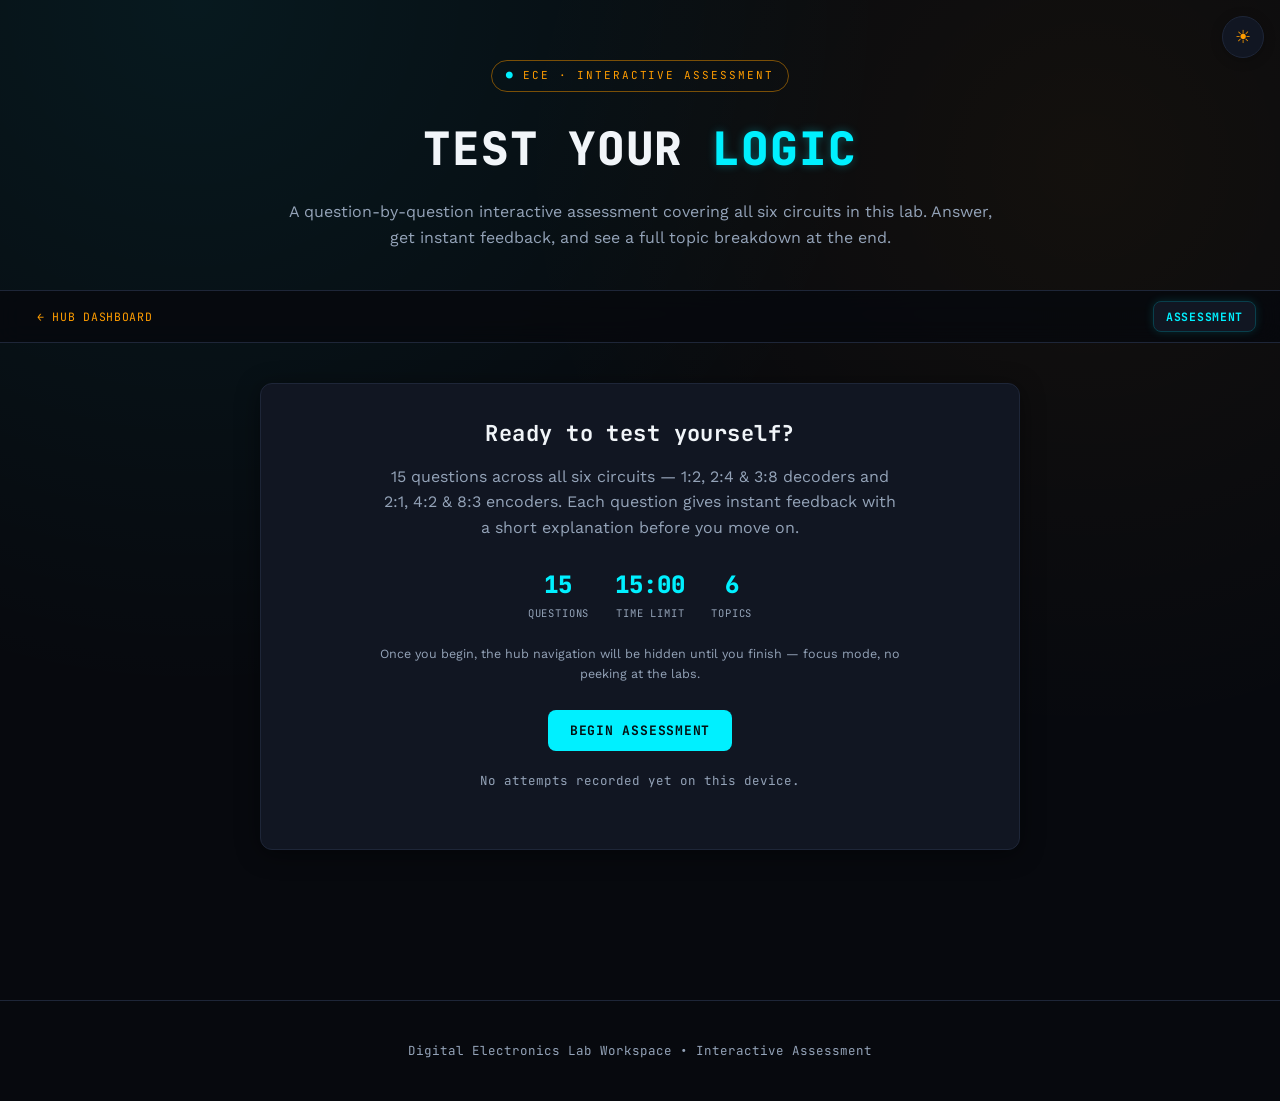
==== commit c105a61f: "Add files via upload" ====
--- a/assessment.html
+++ b/assessment.html
@@ -56,7 +56,7 @@
   .asm-feedback.right strong{ color:var(--good); }
   .asm-feedback.wrong strong{ color:var(--danger); }
 
-  .asm-actions{ display:flex; justify-content:flex-end; margin-top:24px; }
+  .asm-actions{ display:flex; justify-content:space-between; align-items:center; margin-top:24px; gap:14px; }
   .asm-btn{
     font-family:'JetBrains Mono',monospace; font-size:13px; text-transform:uppercase; letter-spacing:0.06em;
     background:var(--trace); color:#031012; border:none; padding:12px 22px; border-radius:8px;
@@ -89,27 +89,35 @@
   .asm-best{ text-align:center; font-family:'JetBrains Mono',monospace; font-size:12.5px; color:var(--text-dim); margin-bottom:26px; }
   .asm-best strong{ color:var(--copper); }
   .asm-result-actions{ display:flex; justify-content:center; gap:14px; flex-wrap:wrap; }
+
+  .asm-focus-banner{
+    max-width:760px; margin:0 auto 20px; text-align:center; font-family:'JetBrains Mono',monospace;
+    font-size:12px; letter-spacing:0.04em; color:var(--copper); border:1px solid var(--copper-dim);
+    background:var(--bg-alt); padding:10px 14px; border-radius:8px;
+  }
+
+  .asm-appreciation{
+    text-align:center; font-size:15px; line-height:1.6; color:var(--text); max-width:520px;
+    margin:0 auto 26px; padding:16px 18px; border:1px solid var(--panel-border); border-radius:10px; background:var(--bg-alt);
+  }
+  .asm-appreciation .emoji{ font-size:30px; display:block; margin-bottom:8px; }
 </style>
 </head>
 <body>
 <button class="theme-toggle" id="themeToggle" onclick="toggleTheme()" title="Toggle light/dark theme">☀</button>
 
-<header class="hero">
+<header class="hero" id="labHeader">
   <span class="chip-eyebrow">ECE · Interactive Assessment</span>
   <h1>TEST YOUR <span>LOGIC</span></h1>
   <p class="sub">A question-by-question interactive assessment covering all six circuits in this lab. Answer, get instant feedback, and see a full topic breakdown at the end.</p>
 </header>
 
-<nav class="tabs">
+<nav class="tabs" id="labNav">
   <button class="hub-btn" onclick="location.href='index.html'">← Hub Dashboard</button>
-  <button onclick="location.href='decoder_1_2.html'">1:2 Dec</button>
-  <button onclick="location.href='decoder_2_4.html'">2:4 Dec</button>
-  <button onclick="location.href='decoder_3_8.html'">3:8 Dec</button>
-  <button onclick="location.href='encoder_2_1.html'">2:1 Enc</button>
-  <button onclick="location.href='encoder_4_2.html'">4:2 Enc</button>
-  <button onclick="location.href='encoder_8_3.html'">8:3 Enc</button>
   <button class="active" style="color:var(--trace);border-color:var(--trace-dim);">Assessment</button>
 </nav>
+
+<div class="asm-focus-banner" id="focusBanner" style="display:none;">🔒 Focus mode — navigation is locked until you finish the assessment</div>
 
 <main>
   <div class="asm-shell">
@@ -117,12 +125,13 @@
     <!-- START SCREEN -->
     <div class="asm-card asm-start" id="screenStart">
       <h3>Ready to test yourself?</h3>
-      <p>20 questions across all six circuits — 1:2, 2:4 &amp; 3:8 decoders and 2:1, 4:2 &amp; 8:3 encoders. Each question gives instant feedback with a short explanation before you move on.</p>
+      <p>15 questions across all six circuits — 1:2, 2:4 &amp; 3:8 decoders and 2:1, 4:2 &amp; 8:3 encoders. Each question gives instant feedback with a short explanation before you move on.</p>
       <div class="asm-meta-row">
-        <div class="asm-meta"><div class="num">20</div><div class="lbl">Questions</div></div>
-        <div class="asm-meta"><div class="num">10:00</div><div class="lbl">Time Limit</div></div>
+        <div class="asm-meta"><div class="num">15</div><div class="lbl">Questions</div></div>
+        <div class="asm-meta"><div class="num">15:00</div><div class="lbl">Time Limit</div></div>
         <div class="asm-meta"><div class="num">6</div><div class="lbl">Topics</div></div>
       </div>
+      <p style="font-size:12.5px; color:var(--text-dim); margin-top:-8px;">Once you begin, the hub navigation will be hidden until you finish — focus mode, no peeking at the labs.</p>
       <button class="asm-btn" onclick="startAssessment()">Begin Assessment</button>
       <div class="asm-best" id="bestPreview" style="margin-top:20px;"></div>
     </div>
@@ -130,7 +139,7 @@
     <!-- QUESTION SCREEN -->
     <div class="asm-card" id="screenQuiz" style="display:none;">
       <div class="asm-topbar">
-        <div class="asm-progress-label" id="progressLabel">Question 1 of 20</div>
+        <div class="asm-progress-label" id="progressLabel">Question 1 of 15</div>
         <div class="asm-timer" id="timerDisplay">10:00</div>
       </div>
       <div class="asm-progress-track"><div class="asm-progress-fill" id="progressFill"></div></div>
@@ -145,6 +154,7 @@
       </div>
 
       <div class="asm-actions">
+        <button class="asm-btn ghost" id="cancelBtn" onclick="cancelAssessment()">Cancel</button>
         <button class="asm-btn" id="nextBtn" onclick="nextQuestion()" disabled>Next Question</button>
       </div>
     </div>
@@ -152,10 +162,11 @@
     <!-- RESULTS SCREEN -->
     <div class="asm-card" id="screenResults" style="display:none;">
       <div class="asm-result-score">
-        <div class="big" id="scoreBig">0/20</div>
+        <div class="big" id="scoreBig">0/15</div>
         <div class="pct" id="scorePct">0%</div>
         <div id="newBestBadge"></div>
       </div>
+      <div class="asm-appreciation" id="appreciationBox"></div>
       <div class="asm-breakdown" id="breakdownWrap"></div>
       <div class="asm-best" id="bestFinal"></div>
       <div class="asm-result-actions">
@@ -175,7 +186,6 @@
 const QUESTIONS = [
   { topic:'dec12', label:'1:2 Decoder', q:'In a 1:2 decoder, how many output lines are active (HIGH) at any one time?', opts:['0','Exactly 1','2','Depends on Enable only'], correct:1, explain:'A decoder always activates exactly one output line — the one whose index matches the binary input code.' },
   { topic:'dec12', label:'1:2 Decoder', q:'For a 1:2 decoder, if input A = 1, which output goes HIGH?', opts:['D0','D1','Both D0 and D1','Neither'], correct:1, explain:'D1 = A, so when A = 1, output D1 is HIGH and D0 (= A′) is LOW.' },
-  { topic:'dec12', label:'1:2 Decoder', q:'What is the Boolean expression for output D0 in a 1:2 decoder?', opts:['A', "A'", 'A + 1', 'A · A'], correct:1, explain:"D0 is HIGH only when A = 0, so D0 = A' (NOT A)." },
 
   { topic:'dec24', label:'2:4 Decoder', q:'A 2:4 decoder has how many input and output lines?', opts:['4 inputs, 2 outputs','2 inputs, 4 outputs','2 inputs, 2 outputs','3 inputs, 4 outputs'], correct:1, explain:'A 2:4 decoder takes a 2-bit binary code (A1 A0) and drives one of 4 output lines (D0–D3).' },
   { topic:'dec24', label:'2:4 Decoder', q:'If A1 A0 = 10 and Enable = 1 on a 2:4 decoder, which output activates?', opts:['D0','D1','D2','D3'], correct:2, explain:'A1A0 = 10 is binary for 2, so output D2 = E·A1·A0′ goes HIGH.' },
@@ -186,22 +196,17 @@
   { topic:'dec38', label:'3:8 Decoder', q:'Which minterm expression correctly represents output D6 of a 3:8 decoder?', opts:["A2·A1·A0", "A2·A1·A0'", "A2'·A1·A0'", "A2·A1'·A0'"], correct:1, explain:"6 = 110 in binary, so D6 = A2·A1·A0' (A2 HIGH, A1 HIGH, A0 LOW)." },
 
   { topic:'enc21', label:'2:1 Encoder', q:'A basic 2:1 encoder converts how many input lines into how many output bit(s)?', opts:['1 input → 2 outputs','2 inputs → 1 output','2 inputs → 2 outputs','4 inputs → 1 output'], correct:1, explain:'An encoder compresses 2ⁿ inputs into n bits — here 2 inputs (Y0, Y1) compress into 1 output bit (A).' },
-  { topic:'enc21', label:'2:1 Encoder', q:'In a basic 2:1 encoder, the single output A is equal to:', opts:['Y0', 'Y1', "Y0'", 'Y0 · Y1'], correct:1, explain:'Since only one input is valid at a time, output A simply follows Y1: A = Y1 (A = 1 when Y1 is the active line).' },
   { topic:'enc21', label:'2:1 Encoder', q:'What is a key limitation of a basic (non-priority) encoder?', opts:['It needs a clock signal','Output is undefined/ambiguous if more than one input is active at once','It can only have 2 inputs','It cannot be built from logic gates'], correct:1, explain:'Basic encoders assume only one input is HIGH at a time — if two or more go HIGH together, the output code becomes ambiguous. Priority encoders exist to fix this.' },
 
   { topic:'enc42', label:'4:2 Encoder', q:'In a 4:2 priority encoder, which input line is given the highest priority?', opts:['Y0','Y1','Y2','Y3'], correct:3, explain:'By convention, the highest-indexed input line, Y3, is treated as the highest priority in a standard priority encoder.' },
   { topic:'enc42', label:'4:2 Encoder', q:'If Y3 = 1 and Y1 = 1 simultaneously on a 4:2 priority encoder, what does A1 A0 output?', opts:['00','01','10','11'], correct:3, explain:'Y3 has the highest priority, so it "wins" over Y1. Y3 active gives A1 A0 = 11.' },
-  { topic:'enc42', label:'4:2 Encoder', q:'What does the Valid (V) output indicate on a priority encoder?', opts:['That the clock is running','That at least one input is active, making the output code meaningful','That an error occurred','That all inputs are LOW'], correct:1, explain:'V = 1 tells downstream circuitry the output code is valid because at least one input line is currently active.' },
 
   { topic:'enc83', label:'8:3 Encoder', q:'An 8:3 priority encoder compresses how many input lines into how many output bits?', opts:['3 inputs → 8 outputs','8 inputs → 3 outputs','8 inputs → 8 outputs','4 inputs → 3 outputs'], correct:1, explain:'8 = 2³, so 8 input lines (Y0–Y7) compress into a 3-bit binary output (A2 A1 A0).' },
   { topic:'enc83', label:'8:3 Encoder', q:'If Y6 is the highest-priority active input on an 8:3 encoder, what is A2 A1 A0?', opts:['101','110','011','111'], correct:1, explain:'6 in binary is 110, so the encoded output is A2 A1 A0 = 110.' },
   { topic:'enc83', label:'8:3 Encoder', q:'In a plain 8:3 encoder, the expression A0 = Y1+Y3+Y5+Y7 sums which inputs?', opts:['All even-indexed inputs','All inputs greater than 4','All odd-indexed inputs (those with LSB = 1)','Only the highest priority input'], correct:2, explain:'A0 is the least significant output bit, so it goes HIGH for any input whose index is odd — i.e. its binary form ends in 1.' },
-
-  { topic:'general', label:'General', q:'Which statement correctly distinguishes an encoder from a decoder?', opts:['Encoders expand n lines to 2ⁿ; decoders compress 2ⁿ lines to n', 'Encoders compress 2ⁿ lines to n; decoders expand n lines to 2ⁿ', 'Both perform the exact same function', 'Decoders require a clock, encoders do not'], correct:1, explain:'Encoders go many→few (compress), decoders go few→many (expand) — they are functional opposites of each other.' },
-  { topic:'general', label:'General', q:'Priority encoders are commonly used in real digital systems for:', opts:['Storing data long-term', 'Resolving which of several simultaneous interrupt/service requests gets handled first', 'Amplifying analog signals', 'Generating clock pulses'], correct:1, explain:'CPU interrupt controllers are a classic real-world use of priority encoders — when multiple devices request attention at once, the encoder picks the highest-priority request.' },
 ];
 
-const TOTAL_TIME = 600; // 10 minutes in seconds
+const TOTAL_TIME = 900; // 15 minutes in seconds
 const TOPIC_ORDER = [
   {key:'dec12', label:'1:2 Decoder'},
   {key:'dec24', label:'2:4 Decoder'},
@@ -209,9 +214,13 @@
   {key:'enc21', label:'2:1 Encoder'},
   {key:'enc42', label:'4:2 Encoder'},
   {key:'enc83', label:'8:3 Encoder'},
-  {key:'general', label:'General Concepts'},
 ];
 const BEST_KEY = 'ecd_assessment_best_v1';
+const LOCK_KEY = 'ecd_assessment_active';
+
+// This page never persists progress across a reload, so any stale lock
+// from a previous tab/crash should not keep the other lab pages locked out.
+try { localStorage.removeItem(LOCK_KEY); } catch(e){}
 
 let order = [];
 let current = 0;
@@ -219,6 +228,7 @@
 let timeLeft = TOTAL_TIME;
 let timerHandle = null;
 let locked = false;
+let optionOrder = []; // per-question shuffled display order of options, so the correct answer isn't always in the same slot
 
 function shuffledIndices(n){
   const arr = Array.from({length:n}, (_,i)=>i);
@@ -247,10 +257,21 @@
   order = shuffledIndices(QUESTIONS.length);
   current = 0;
   answers = new Array(QUESTIONS.length).fill(null); // null = unanswered
+  optionOrder = QUESTIONS.map(item => shuffledIndices(item.opts.length));
   timeLeft = TOTAL_TIME;
   document.getElementById('screenStart').style.display = 'none';
   document.getElementById('screenResults').style.display = 'none';
   document.getElementById('screenQuiz').style.display = 'block';
+
+  // Lock out the other lab pages (nav, hub, direct URLs, other tabs) so
+  // answers can't be looked up mid-assessment
+  try { localStorage.setItem(LOCK_KEY, '1'); } catch(e){}
+
+  // Hide the rest of the learning platform so the test runs distraction-free
+  document.getElementById('labNav').style.display = 'none';
+  document.getElementById('labHeader').style.display = 'none';
+  document.getElementById('focusBanner').style.display = 'block';
+
   clearInterval(timerHandle);
   timerHandle = setInterval(tick, 1000);
   updateTimerDisplay();
@@ -276,6 +297,7 @@
   locked = false;
   const qi = order[current];
   const item = QUESTIONS[qi];
+  const optOrder = optionOrder[qi]; // display-position -> original option index
   document.getElementById('progressLabel').textContent = `Question ${current+1} of ${QUESTIONS.length}`;
   document.getElementById('progressFill').style.width = `${(current/QUESTIONS.length)*100}%`;
   document.getElementById('topicTag').textContent = item.label;
@@ -284,11 +306,11 @@
   const wrap = document.getElementById('optionsWrap');
   wrap.innerHTML = '';
   const letters = ['A','B','C','D'];
-  item.opts.forEach((opt,i)=>{
+  optOrder.forEach((origIdx,pos)=>{
     const btn = document.createElement('button');
     btn.className = 'asm-option';
-    btn.innerHTML = `<span class="letter">${letters[i]}</span><span>${opt}</span>`;
-    btn.onclick = () => selectAnswer(i);
+    btn.innerHTML = `<span class="letter">${letters[pos]}</span><span>${item.opts[origIdx]}</span>`;
+    btn.onclick = () => selectAnswer(pos);
     wrap.appendChild(btn);
   });
 
@@ -297,22 +319,25 @@
   document.getElementById('nextBtn').textContent = (current === QUESTIONS.length-1) ? 'Finish Assessment' : 'Next Question';
 }
 
-function selectAnswer(i){
+function selectAnswer(pos){
   if(locked) return;
   locked = true;
   const qi = order[current];
   const item = QUESTIONS[qi];
-  answers[qi] = i;
+  const optOrder = optionOrder[qi];
+  const chosenOrigIdx = optOrder[pos];
+  answers[qi] = chosenOrigIdx;
 
   const opts = document.querySelectorAll('.asm-option');
   opts.forEach((el,idx)=>{
     el.classList.add('locked');
-    if(idx === item.correct) el.classList.add('correct');
-    else if(idx === i) el.classList.add('wrong');
+    const origIdx = optOrder[idx];
+    if(origIdx === item.correct) el.classList.add('correct');
+    else if(idx === pos) el.classList.add('wrong');
   });
 
   const fb = document.getElementById('feedbackBox');
-  const isRight = i === item.correct;
+  const isRight = chosenOrigIdx === item.correct;
   fb.className = 'asm-feedback show ' + (isRight ? 'right' : 'wrong');
   document.getElementById('feedbackTitle').textContent = isRight ? 'Correct' : 'Not quite';
   document.getElementById('feedbackText').textContent = item.explain;
@@ -330,9 +355,35 @@
   renderQuestion();
 }
 
+function cancelAssessment(){
+  if(!confirm('Cancel this assessment? Your progress on this attempt will be lost.')) return;
+  clearInterval(timerHandle);
+  document.getElementById('screenQuiz').style.display = 'none';
+  document.getElementById('screenResults').style.display = 'none';
+  document.getElementById('screenStart').style.display = 'block';
+
+  // Unlock the other lab pages
+  try { localStorage.removeItem(LOCK_KEY); } catch(e){}
+
+  // Restore the learning platform, same as a normal finish
+  document.getElementById('labNav').style.display = '';
+  document.getElementById('labHeader').style.display = '';
+  document.getElementById('focusBanner').style.display = 'none';
+
+  showBestPreview();
+}
+
 function finishAssessment(){
   document.getElementById('screenQuiz').style.display = 'none';
   document.getElementById('screenResults').style.display = 'block';
+
+  // Unlock the other lab pages now that the test is over
+  try { localStorage.removeItem(LOCK_KEY); } catch(e){}
+
+  // Bring the learning platform back now that the test is over
+  document.getElementById('labNav').style.display = '';
+  document.getElementById('labHeader').style.display = '';
+  document.getElementById('focusBanner').style.display = 'none';
 
   let score = 0;
   const topicStats = {};
@@ -349,6 +400,26 @@
   const pct = Math.round((score/QUESTIONS.length)*100);
   document.getElementById('scoreBig').textContent = `${score}/${QUESTIONS.length}`;
   document.getElementById('scorePct').textContent = `${pct}% correct`;
+
+  let emoji, headline, note;
+  if(pct === 100){
+    emoji = '🏆'; headline = 'Perfect score — outstanding work!';
+    note = 'You nailed every encoder and decoder question. That\'s a rock-solid grasp of the material.';
+  } else if(pct >= 80){
+    emoji = '🎉'; headline = 'Excellent work!';
+    note = 'You clearly understand how encoders and decoders behave. Just polish the few you missed.';
+  } else if(pct >= 60){
+    emoji = '👍'; headline = 'Good effort — you\'re getting there!';
+    note = 'Solid grasp of the fundamentals. Revisit the topics below where you dropped points.';
+  } else if(pct >= 40){
+    emoji = '💪'; headline = 'Nice try — keep practicing!';
+    note = 'You\'re building the right instincts. Go back through the simulators for your weaker topics and try again.';
+  } else {
+    emoji = '🌱'; headline = 'Thanks for giving it a shot!';
+    note = 'Every attempt helps you learn. Revisit the interactive labs for each circuit, then retake the assessment.';
+  }
+  document.getElementById('appreciationBox').innerHTML =
+    `<span class="emoji">${emoji}</span><strong>${headline}</strong><br>${note}`;
 
   const breakdown = document.getElementById('breakdownWrap');
   breakdown.innerHTML = '<div class="asm-topic-row" style="margin-bottom:18px;"><strong style="font-family:\'JetBrains Mono\',monospace;font-size:12px;color:var(--text-dim);text-transform:uppercase;letter-spacing:0.08em;">Topic breakdown</strong></div>';
--- a/lab_style.css
+++ b/lab_style.css
@@ -123,6 +123,35 @@
 [data-theme="light"] .login-field input::placeholder {
   color: #8891a0;
 }
+[data-theme="light"] .login-card {
+  background: rgba(255, 255, 255, 0.92);
+  border-color: rgba(0, 132, 168, 0.25);
+  box-shadow: 0 20px 60px rgba(0,0,0,0.12), 0 0 30px rgba(0,132,168,0.08);
+}
+[data-theme="light"] .kmap-card {
+  box-shadow: inset 0 0 15px rgba(0,0,0,0.04);
+}
+[data-theme="light"] .kmap-grid th {
+  background: #eef1f6;
+}
+[data-theme="light"] .kmap-cell {
+  background: #f4f6f9;
+  color: #97a2b5;
+  border-color: #dde2ea;
+}
+[data-theme="light"] .ic-chip {
+  background: #eef1f6;
+  border-color: #c4c9d4;
+  box-shadow: inset 0 0 10px rgba(0,0,0,0.06);
+}
+[data-theme="light"] .ic-notch {
+  background: #d8dde6;
+  border-color: #c4c9d4;
+}
+[data-theme="light"] .ic-pin-num {
+  background: #c8ced8;
+  color: #1a1d23;
+}
 
 /* ── Theme Toggle Button ── */
 .theme-toggle {
@@ -544,3 +573,458 @@
   font-family: 'JetBrains Mono', monospace; font-size: 12.5px;
   border-top: 1px solid var(--panel-border); margin-top: 50px;
 }
+
+/* ── Page Transitions ── */
+.lab-section {
+  display: none;
+  opacity: 0;
+  transform: translateY(12px);
+}
+.lab-section.active {
+  display: block;
+  animation: sectionEnter 0.4s cubic-bezier(0.16, 1, 0.3, 1) forwards;
+}
+@keyframes sectionEnter {
+  to {
+    opacity: 1;
+    transform: translateY(0);
+  }
+}
+
+/* ── Lock states for sequential gating ── */
+.nav-locked {
+  opacity: 0.4 !important;
+  cursor: not-allowed !important;
+  color: var(--text-dim) !important;
+  border-color: transparent !important;
+  pointer-events: auto !important; /* Allow click so we can show custom lock warning */
+}
+.nav-locked:hover {
+  color: var(--text-dim) !important;
+  background: transparent !important;
+  border-color: transparent !important;
+  box-shadow: none !important;
+}
+.card-locked {
+  opacity: 0.35 !important;
+  cursor: not-allowed !important;
+  border-color: var(--panel-border) !important;
+  transform: none !important;
+  box-shadow: none !important;
+  pointer-events: auto !important; /* Allow click so we can show warning alert */
+}
+.card-locked:hover {
+  border-color: var(--panel-border) !important;
+  transform: none !important;
+  box-shadow: none !important;
+  background: var(--bg-alt) !important;
+}
+
+/* ── Validation Test Panel ── */
+.test-panel {
+  border: 1px solid var(--panel-border);
+  margin-top: 30px;
+  background: var(--panel);
+  border-radius: var(--radius);
+  padding: 22px;
+  box-shadow: 0 4px 20px rgba(0,0,0,0.4);
+}
+.test-panel h4 {
+  color: var(--trace) !important;
+  border-bottom: 1px solid var(--panel-border);
+  padding-bottom: 10px;
+  margin-bottom: 16px;
+  margin-top: 0;
+}
+.test-table {
+  width: 100%;
+  border-collapse: collapse;
+  margin-bottom: 20px;
+  font-family: 'JetBrains Mono', monospace;
+  font-size: 12.5px;
+  text-align: center;
+}
+.test-table th {
+  background: var(--bg-alt);
+  color: var(--copper);
+  padding: 8px 10px;
+  border: 1px solid var(--panel-border);
+  text-transform: uppercase;
+  font-size: 11px;
+}
+.test-table td {
+  padding: 8px 10px;
+  border: 1px solid var(--panel-border);
+  color: var(--text);
+}
+.test-table select {
+  background: var(--bg-alt);
+  color: var(--trace);
+  border: 1px solid var(--panel-border);
+  border-radius: 6px;
+  padding: 5px 10px;
+  font-family: 'JetBrains Mono', monospace;
+  font-size: 13px;
+  outline: none;
+  cursor: pointer;
+  transition: border-color 0.2s;
+  width: 90px;
+  text-align: center;
+}
+.test-table select:focus {
+  border-color: var(--trace);
+}
+.test-table select.correct-cell {
+  border-color: var(--good) !important;
+  color: var(--good) !important;
+  background: rgba(53, 224, 138, 0.08) !important;
+}
+.test-table select.wrong-cell {
+  border-color: var(--danger) !important;
+  color: var(--danger) !important;
+  background: rgba(255, 84, 112, 0.08) !important;
+}
+
+/* ── Expression Builder UI ── */
+.expr-builder-container {
+  background: var(--bg-alt);
+  border: 1px solid var(--panel-border);
+  border-radius: 8px;
+  padding: 16px;
+  margin-bottom: 20px;
+}
+.expr-display-row {
+  display: flex;
+  align-items: center;
+  gap: 12px;
+  margin-bottom: 14px;
+  font-family: 'JetBrains Mono', monospace;
+  font-size: 16px;
+}
+.expr-target {
+  color: var(--copper);
+  font-weight: bold;
+}
+.expr-workspace {
+  flex-grow: 1;
+  background: #04060a;
+  border: 1px solid var(--panel-border);
+  border-radius: 6px;
+  padding: 8px 12px;
+  min-height: 40px;
+  display: flex;
+  align-items: center;
+  gap: 6px;
+  flex-wrap: wrap;
+  color: var(--text-dim);
+}
+.expr-workspace.active-expr {
+  color: var(--trace);
+}
+.expr-workspace span.expr-token {
+  background: var(--trace-dim);
+  color: var(--trace);
+  padding: 2px 8px;
+  border-radius: 4px;
+  font-size: 13px;
+  border: 1px solid var(--trace);
+  font-weight: bold;
+}
+.expr-workspace span.expr-placeholder {
+  color: #4c5b70;
+  font-size: 13px;
+}
+
+.token-bank {
+  display: flex;
+  flex-wrap: wrap;
+  gap: 8px;
+  margin-bottom: 10px;
+}
+.token-btn {
+  font-family: 'JetBrains Mono', monospace;
+  font-size: 12.5px;
+  background: var(--panel);
+  color: var(--text);
+  border: 1px solid var(--panel-border);
+  padding: 6px 12px;
+  border-radius: 6px;
+  cursor: pointer;
+  transition: all 0.15s ease;
+}
+.token-btn:hover {
+  border-color: var(--trace);
+  color: var(--trace);
+  background: var(--bg-alt);
+}
+
+.expr-ctrl-btn {
+  border-color: var(--copper-dim);
+  color: var(--copper);
+}
+.expr-ctrl-btn:hover {
+  border-color: var(--copper);
+  color: var(--copper);
+  background: rgba(255, 157, 0, 0.05);
+}
+
+/* ── Feedback and Actions ── */
+.test-feedback {
+  padding: 12px 16px;
+  border-radius: 8px;
+  margin-bottom: 16px;
+  font-family: 'Work Sans', sans-serif;
+  font-size: 13.5px;
+  display: none;
+}
+.test-feedback.show {
+  display: block;
+}
+.test-feedback.success {
+  background: rgba(53, 224, 138, 0.08);
+  border: 1px solid var(--good);
+  color: var(--good);
+}
+.test-feedback.fail {
+  background: rgba(255, 84, 112, 0.08);
+  border: 1px solid var(--danger);
+  color: var(--danger);
+}
+
+.test-actions {
+  display: flex;
+  gap: 12px;
+  align-items: center;
+  flex-wrap: wrap;
+}
+
+.proceed-btn {
+  background: var(--good) !important;
+  color: #031012 !important;
+  animation: pulseGreen 2s infinite;
+}
+@keyframes pulseGreen {
+  0% { box-shadow: 0 0 0 0 rgba(53, 224, 138, 0.4); }
+  70% { box-shadow: 0 0 0 10px rgba(53, 224, 138, 0); }
+  100% { box-shadow: 0 0 0 0 rgba(53, 224, 138, 0); }
+}
+
+.bb-chassis {
+  fill: #dce0e8;
+  stroke: #b4b9c5;
+  transition: fill 0.3s ease, stroke 0.3s ease;
+}
+[data-theme="light"] .bb-chassis {
+  fill: #eef1f6;
+  stroke: #c4c9d4;
+}
+
+/* ── Workspace Sub-Tabs Navigation ── */
+.workspace-sub-tabs {
+  display: flex;
+  gap: 8px;
+  background: var(--bg-alt);
+  padding: 6px;
+  border: 1px solid var(--panel-border);
+  border-radius: 10px;
+  margin-bottom: 24px;
+  max-width: fit-content;
+}
+.sub-tab-btn {
+  font-family: 'JetBrains Mono', monospace;
+  font-size: 12px;
+  font-weight: 600;
+  background: transparent;
+  color: var(--text-dim);
+  border: none;
+  padding: 8px 16px;
+  border-radius: 8px;
+  cursor: pointer;
+  transition: all 0.15s ease;
+}
+.sub-tab-btn:hover:not(:disabled) {
+  color: var(--trace);
+  background: var(--panel);
+}
+.sub-tab-btn.active {
+  color: var(--trace);
+  background: var(--panel);
+  box-shadow: 0 2px 8px rgba(0, 240, 255, 0.08);
+}
+.sub-tab-btn:disabled {
+  opacity: 0.3;
+  cursor: not-allowed;
+}
+
+/* ── Diagnostic Test Cover & Active Banner ── */
+.diag-active-bar {
+  background: rgba(255, 157, 0, 0.1);
+  border: 1px dashed var(--copper);
+  border-radius: 8px;
+  padding: 12px 16px;
+  margin-bottom: 20px;
+  display: flex;
+  justify-content: space-between;
+  align-items: center;
+  font-family: 'JetBrains Mono', monospace;
+  font-size: 13px;
+  color: var(--copper);
+}
+.diag-start-screen {
+  text-align: center;
+  padding: 40px 20px;
+  background: var(--panel);
+  border: 1px solid var(--panel-border);
+  border-radius: var(--radius);
+  box-shadow: 0 4px 20px rgba(0,0,0,0.4);
+}
+.diag-start-screen h3 {
+  margin-top: 0;
+  color: var(--trace);
+}
+.diag-start-screen p {
+  color: var(--text-dim);
+  max-width: 480px;
+  margin: 0 auto 20px;
+  font-size: 13.5px;
+  line-height: 1.6;
+}
+
+/* ─── IC Wiring Sandbox ─── */
+.ic-selector {
+  display:flex; gap:0; background:var(--bg-alt);
+  border-bottom:1px solid var(--panel-border); overflow-x:auto;
+  scrollbar-width:thin;
+}
+.ic-sel-btn {
+  font-family:'JetBrains Mono',monospace; font-size:11px; font-weight:700;
+  text-transform:uppercase; letter-spacing:0.06em;
+  background:transparent; color:var(--text-dim);
+  border:none; border-bottom:3px solid transparent;
+  padding:12px 15px; cursor:pointer; white-space:nowrap; transition:all 0.15s;
+}
+.ic-sel-btn:hover { color:var(--trace); background:rgba(0,240,255,0.04); }
+.ic-sel-btn.active { color:var(--trace); border-bottom-color:var(--trace); background:rgba(0,240,255,0.07); }
+.ic-tip-bar {
+  background:rgba(255,157,0,0.05); border-bottom:1px solid rgba(255,157,0,0.15);
+  padding:9px 18px; font-size:12px; color:var(--text-dim); line-height:1.5;
+}
+.sandbox-canvas { background:#05070d; border-bottom:1px solid var(--panel-border); overflow:hidden; }
+.ic-controls {
+  display:flex; gap:12px; padding:12px 18px; background:var(--bg-alt);
+  align-items:center; flex-wrap:wrap; border-bottom:1px solid var(--panel-border);
+}
+.ic-readout {
+  padding:12px 18px; font-family:'JetBrains Mono',monospace; font-size:12px;
+  display:flex; gap:16px; flex-wrap:wrap; align-items:center; background:var(--panel);
+}
+.ic-readout-led { display:flex; align-items:center; gap:7px; }
+.ic-readout-dot {
+  width:12px; height:12px; border-radius:50%;
+  background:#0a1218; border:1px solid #253040; transition:all 0.25s;
+}
+.ic-readout-dot.on {
+  background:var(--led-on); border-color:var(--led-on); box-shadow:0 0 8px var(--led-on);
+}
+
+/* ── Mobile View Adjustments ── */
+@media (max-width: 860px) {
+  nav.tabs {
+    flex-direction: column;
+    align-items: stretch;
+    padding: 8px 12px;
+    gap: 8px;
+  }
+  
+  .nav-brand {
+    justify-content: center;
+    font-size: 14px;
+    padding: 2px 0;
+  }
+  
+  .nav-group {
+    display: flex;
+    flex-wrap: nowrap;
+    overflow-x: auto;
+    justify-content: flex-start;
+    padding: 4px 2px;
+    gap: 6px;
+    -webkit-overflow-scrolling: touch;
+    scrollbar-width: none; /* Hide scrollbar for clean UI */
+  }
+  .nav-group::-webkit-scrollbar {
+    display: none; /* Hide webkit scrollbar */
+  }
+  nav.tabs button {
+    padding: 6px 10px;
+    font-size: 11px;
+    flex-shrink: 0; /* Prevent buttons from squishing */
+  }
+  
+  .nav-utility {
+    justify-content: center;
+    width: 100%;
+    margin-top: 2px;
+  }
+  
+  .util-btn {
+    font-size: 10.5px;
+    padding: 4px 8px;
+  }
+
+  /* Sandbox scroll wrapper to make wiring drag easy on touch screens */
+  .sandbox-canvas {
+    overflow-x: auto;
+    -webkit-overflow-scrolling: touch;
+    scrollbar-width: auto;
+    scrollbar-color: #ff8a2b #1a1f28;
+    padding-bottom: 20px; /* room for the scrollbar so it doesn't sit over the wiring */
+  }
+  .sandbox-canvas::-webkit-scrollbar { height: 16px; }
+  .sandbox-canvas::-webkit-scrollbar-track {
+    background: #1a1f28; border-radius: 8px; border: 1px solid rgba(0,0,0,0.3);
+  }
+  .sandbox-canvas::-webkit-scrollbar-thumb {
+    background: #ff8a2b; border-radius: 8px; border: 2px solid #1a1f28;
+    box-shadow: 0 0 6px rgba(255,138,43,0.7);
+  }
+  .sandbox-canvas::-webkit-scrollbar-thumb:hover { background: #ffa64d; }
+  #ic-svg {
+    min-width: 680px; /* Force minimum width to keep pins and lines easily interactable */
+  }
+}
+
+@media (max-width: 480px) {
+  main {
+    padding: 16px 12px 80px;
+  }
+  header.hero {
+    padding: 30px 16px 20px;
+  }
+  header.hero h1 {
+    font-size: 26px;
+  }
+  .grid-2 {
+    gap: 16px;
+  }
+  .panel {
+    padding: 16px;
+  }
+  
+  /* Make sub-tabs scrollable if they don't fit */
+  .workspace-sub-tabs {
+    max-width: 100%;
+    overflow-x: auto;
+    -webkit-overflow-scrolling: touch;
+    scrollbar-width: none;
+  }
+  .workspace-sub-tabs::-webkit-scrollbar {
+    display: none;
+  }
+  .sub-tab-btn {
+    padding: 6px 12px;
+    font-size: 11px;
+    flex-shrink: 0;
+  }
+}
+
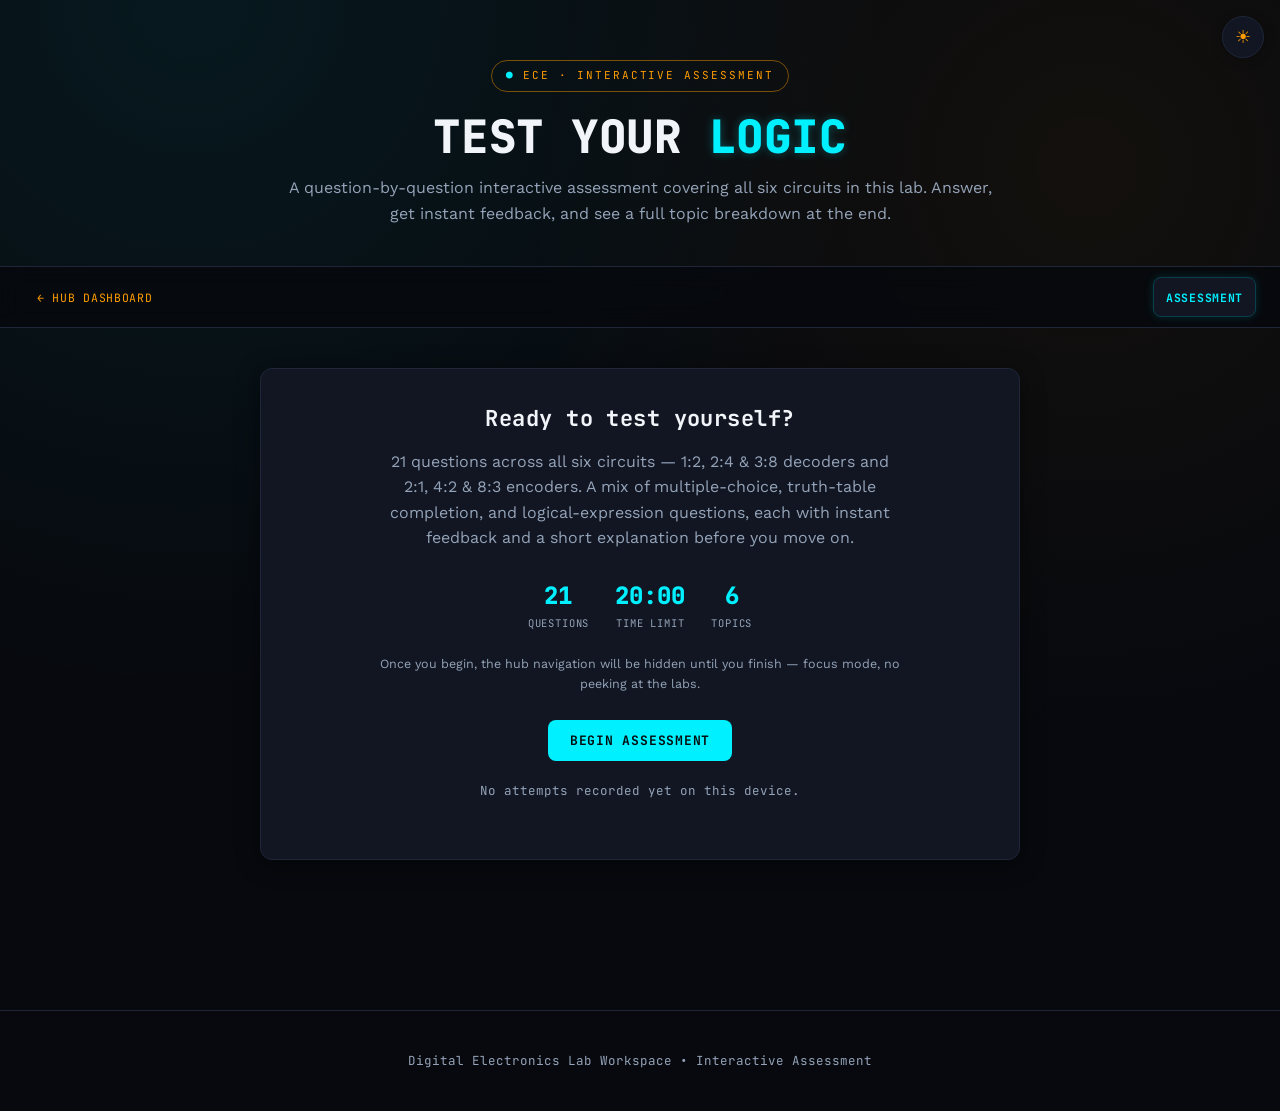
==== commit 04c5215f: "Add files via upload" ====
--- a/assessment.html
+++ b/assessment.html
@@ -101,10 +101,34 @@
     margin:0 auto 26px; padding:16px 18px; border:1px solid var(--panel-border); border-radius:10px; background:var(--bg-alt);
   }
   .asm-appreciation .emoji{ font-size:30px; display:block; margin-bottom:8px; }
+
+  /* Question type badge (MCQ / Truth Table / Expression) */
+  .asm-type-tag{
+    display:inline-block; font-family:'JetBrains Mono',monospace; font-size:10px; text-transform:uppercase;
+    letter-spacing:0.06em; color:var(--trace); border:1px solid var(--trace-dim); background:var(--bg-alt);
+    padding:3px 9px; border-radius:999px; margin-left:8px; vertical-align:middle;
+  }
+
+  /* Truth-table question widget */
+  .asm-table-wrap{ margin-bottom:20px; }
+  .asm-table-wrap .table-wrapper{ margin-bottom:6px; }
+  .asm-table-wrap td.asm-blank-cell{
+    color:var(--copper); font-weight:800; background:rgba(255,167,64,0.12);
+    border:1px dashed var(--copper-dim);
+  }
+  .asm-table-hint{
+    font-family:'JetBrains Mono',monospace; font-size:11px; color:var(--text-dim); margin:0 0 4px;
+  }
+
+  /* Expression-style options: larger monospace, centered */
+  .asm-option.mono-expr span:last-child{
+    font-family:'JetBrains Mono',monospace; font-size:15px; letter-spacing:0.02em; color:var(--text);
+  }
 </style>
 </head>
 <body>
-<button class="theme-toggle" id="themeToggle" onclick="toggleTheme()" title="Toggle light/dark theme">☀</button>
+<a href="#main-content" class="skip-link">Skip to main content</a>
+<button class="theme-toggle" id="themeToggle" onclick="toggleTheme()" title="Toggle light/dark theme" aria-label="Toggle light/dark theme">☀</button>
 
 <header class="hero" id="labHeader">
   <span class="chip-eyebrow">ECE · Interactive Assessment</span>
@@ -112,23 +136,23 @@
   <p class="sub">A question-by-question interactive assessment covering all six circuits in this lab. Answer, get instant feedback, and see a full topic breakdown at the end.</p>
 </header>
 
-<nav class="tabs" id="labNav">
+<nav class="tabs" id="labNav" aria-label="Lab navigation">
   <button class="hub-btn" onclick="location.href='index.html'">← Hub Dashboard</button>
-  <button class="active" style="color:var(--trace);border-color:var(--trace-dim);">Assessment</button>
+  <button class="active" aria-current="page" style="color:var(--trace);border-color:var(--trace-dim);">Assessment</button>
 </nav>
 
-<div class="asm-focus-banner" id="focusBanner" style="display:none;">🔒 Focus mode — navigation is locked until you finish the assessment</div>
-
-<main>
+<div class="asm-focus-banner" id="focusBanner" style="display:none;" role="status">🔒 Focus mode — navigation is locked until you finish the assessment</div>
+
+<main id="main-content">
   <div class="asm-shell">
 
     <!-- START SCREEN -->
     <div class="asm-card asm-start" id="screenStart">
       <h3>Ready to test yourself?</h3>
-      <p>15 questions across all six circuits — 1:2, 2:4 &amp; 3:8 decoders and 2:1, 4:2 &amp; 8:3 encoders. Each question gives instant feedback with a short explanation before you move on.</p>
+      <p>21 questions across all six circuits — 1:2, 2:4 &amp; 3:8 decoders and 2:1, 4:2 &amp; 8:3 encoders. A mix of multiple-choice, truth-table completion, and logical-expression questions, each with instant feedback and a short explanation before you move on.</p>
       <div class="asm-meta-row">
-        <div class="asm-meta"><div class="num">15</div><div class="lbl">Questions</div></div>
-        <div class="asm-meta"><div class="num">15:00</div><div class="lbl">Time Limit</div></div>
+        <div class="asm-meta"><div class="num">21</div><div class="lbl">Questions</div></div>
+        <div class="asm-meta"><div class="num">20:00</div><div class="lbl">Time Limit</div></div>
         <div class="asm-meta"><div class="num">6</div><div class="lbl">Topics</div></div>
       </div>
       <p style="font-size:12.5px; color:var(--text-dim); margin-top:-8px;">Once you begin, the hub navigation will be hidden until you finish — focus mode, no peeking at the labs.</p>
@@ -139,16 +163,18 @@
     <!-- QUESTION SCREEN -->
     <div class="asm-card" id="screenQuiz" style="display:none;">
       <div class="asm-topbar">
-        <div class="asm-progress-label" id="progressLabel">Question 1 of 15</div>
-        <div class="asm-timer" id="timerDisplay">10:00</div>
+        <div class="asm-progress-label" id="progressLabel" aria-live="polite">Question 1 of 21</div>
+        <div class="asm-timer" id="timerDisplay" aria-label="Time remaining" role="timer">20:00</div>
+        <span class="sr-only" id="timerAnnounce" aria-live="assertive" aria-atomic="true"></span>
       </div>
-      <div class="asm-progress-track"><div class="asm-progress-fill" id="progressFill"></div></div>
-
-      <div class="asm-topic-tag" id="topicTag">TOPIC</div>
+      <div class="asm-progress-track" role="progressbar" aria-label="Assessment progress" aria-valuemin="0" aria-valuemax="21" aria-valuenow="0"><div class="asm-progress-fill" id="progressFill"></div></div>
+
+      <div class="asm-topic-tag" id="topicTag">TOPIC</div><span class="asm-type-tag" id="typeTag" style="display:none;"></span>
       <div class="asm-question" id="questionText">Question text</div>
+      <div class="asm-table-wrap" id="tableWrap" style="display:none;"></div>
       <div class="asm-options" id="optionsWrap"></div>
 
-      <div class="asm-feedback" id="feedbackBox">
+      <div class="asm-feedback" id="feedbackBox" role="status" aria-live="polite">
         <strong id="feedbackTitle"></strong>
         <span id="feedbackText"></span>
       </div>
@@ -193,7 +219,7 @@
 
   { topic:'dec38', label:'3:8 Decoder', q:'A 3:8 decoder can uniquely activate how many distinct output lines?', opts:['3','6','8','16'], correct:2, explain:'3 address bits give 2³ = 8 possible codes, so there are 8 output lines (D0–D7).' },
   { topic:'dec38', label:'3:8 Decoder', q:'For inputs A2 A1 A0 = 101 on a 3:8 decoder, which output is activated?', opts:['D3','D5','D6','D7'], correct:1, explain:'101 in binary equals 5, so output D5 = A2·A1′·A0 goes HIGH.' },
-  { topic:'dec38', label:'3:8 Decoder', q:'Which minterm expression correctly represents output D6 of a 3:8 decoder?', opts:["A2·A1·A0", "A2·A1·A0'", "A2'·A1·A0'", "A2·A1'·A0'"], correct:1, explain:"6 = 110 in binary, so D6 = A2·A1·A0' (A2 HIGH, A1 HIGH, A0 LOW)." },
+  { topic:'dec38', label:'3:8 Decoder', type:'expression', q:'Which minterm expression correctly represents output D6 of a 3:8 decoder?', opts:["A2·A1·A0", "A2·A1·A0'", "A2'·A1·A0'", "A2·A1'·A0'"], correct:1, explain:"6 = 110 in binary, so D6 = A2·A1·A0' (A2 HIGH, A1 HIGH, A0 LOW)." },
 
   { topic:'enc21', label:'2:1 Encoder', q:'A basic 2:1 encoder converts how many input lines into how many output bit(s)?', opts:['1 input → 2 outputs','2 inputs → 1 output','2 inputs → 2 outputs','4 inputs → 1 output'], correct:1, explain:'An encoder compresses 2ⁿ inputs into n bits — here 2 inputs (Y0, Y1) compress into 1 output bit (A).' },
   { topic:'enc21', label:'2:1 Encoder', q:'What is a key limitation of a basic (non-priority) encoder?', opts:['It needs a clock signal','Output is undefined/ambiguous if more than one input is active at once','It can only have 2 inputs','It cannot be built from logic gates'], correct:1, explain:'Basic encoders assume only one input is HIGH at a time — if two or more go HIGH together, the output code becomes ambiguous. Priority encoders exist to fix this.' },
@@ -204,9 +230,33 @@
   { topic:'enc83', label:'8:3 Encoder', q:'An 8:3 priority encoder compresses how many input lines into how many output bits?', opts:['3 inputs → 8 outputs','8 inputs → 3 outputs','8 inputs → 8 outputs','4 inputs → 3 outputs'], correct:1, explain:'8 = 2³, so 8 input lines (Y0–Y7) compress into a 3-bit binary output (A2 A1 A0).' },
   { topic:'enc83', label:'8:3 Encoder', q:'If Y6 is the highest-priority active input on an 8:3 encoder, what is A2 A1 A0?', opts:['101','110','011','111'], correct:1, explain:'6 in binary is 110, so the encoded output is A2 A1 A0 = 110.' },
   { topic:'enc83', label:'8:3 Encoder', q:'In a plain 8:3 encoder, the expression A0 = Y1+Y3+Y5+Y7 sums which inputs?', opts:['All even-indexed inputs','All inputs greater than 4','All odd-indexed inputs (those with LSB = 1)','Only the highest priority input'], correct:2, explain:'A0 is the least significant output bit, so it goes HIGH for any input whose index is odd — i.e. its binary form ends in 1.' },
+
+  { topic:'dec12', label:'1:2 Decoder', type:'expression', q:'Which Boolean expression correctly describes output D0 of a 1:2 decoder?', opts:["E·A", "E·A'", "A'", "E+A'"], correct:1, explain:"D0 is only HIGH when Enable is HIGH and A is LOW, so D0 = E·A′." },
+
+  { topic:'dec24', label:'2:4 Decoder', type:'truthtable', q:'The row for A1 A0 = 10 (with Enable = 1) is hidden below. What should D0 D1 D2 D3 read?',
+    table:{ headers:['E','A1','A0','D0','D1','D2','D3'], blankRow:2,
+      rows:[ ['0','X','X','0','0','0','0'], ['1','0','0','1','0','0','0'], ['1','1','0','?','?','?','?'], ['1','1','1','0','0','0','1'] ] },
+    opts:['0 0 1 0','1 0 0 0','0 0 0 1','0 1 0 0'], correct:0,
+    explain:'A1 A0 = 10 is binary for 2, so only D2 = E·A1·A0′ goes HIGH: D0 D1 D2 D3 = 0 0 1 0.' },
+
+  { topic:'dec38', label:'3:8 Decoder', type:'truthtable', q:'The active output for A2 A1 A0 = 110 is hidden below. Which output line is it?',
+    table:{ headers:['A2','A1','A0','Active Output'], blankRow:3,
+      rows:[ ['1','0','0','D4'], ['1','0','1','D5'], ['1','1','0','?'], ['1','1','1','D7'] ] },
+    opts:['D3','D5','D6','D7'], correct:2,
+    explain:'110 in binary equals 6, so the hidden row corresponds to output D6.' },
+
+  { topic:'enc21', label:'2:1 Encoder', type:'expression', q:'Which expression correctly gives the Valid (V) output of a 2:1 encoder?', opts:['Y1·Y0', 'Y1+Y0', "Y1'+Y0'", 'Y1 XOR Y0'], correct:1, explain:'V should be HIGH whenever at least one input is active, which is a logical OR: V = Y1 + Y0.' },
+
+  { topic:'enc42', label:'4:2 Encoder', type:'expression', q:'For a 4:2 priority encoder, which expression correctly defines output A0?', opts:['Y3+Y2', "Y3+Y2'·Y1", 'Y1·Y0', "Y3'·Y2'"], correct:1, explain:"A0 is HIGH if the highest-priority input Y3 is active, OR if Y3 is inactive but Y1 is active while Y2 is not: A0 = Y3 + Y2′·Y1." },
+
+  { topic:'enc83', label:'8:3 Encoder', type:'truthtable', q:'The output code for winning input Y6 is hidden below. What should A2 A1 A0 read?',
+    table:{ headers:['Winning Input','A2','A1','A0'], blankRow:1,
+      rows:[ ['Y4','1','0','0'], ['Y6','?','?','?'], ['Y7','1','1','1'] ] },
+    opts:['0 1 1','1 1 0','1 0 1','0 0 1'], correct:1,
+    explain:'6 in binary is 110, so the hidden row is A2 A1 A0 = 1 1 0.' },
 ];
 
-const TOTAL_TIME = 900; // 15 minutes in seconds
+const TOTAL_TIME = 1200; // 20 minutes in seconds
 const TOPIC_ORDER = [
   {key:'dec12', label:'1:2 Decoder'},
   {key:'dec24', label:'2:4 Decoder'},
@@ -262,6 +312,10 @@
   document.getElementById('screenStart').style.display = 'none';
   document.getElementById('screenResults').style.display = 'none';
   document.getElementById('screenQuiz').style.display = 'block';
+  const track = document.querySelector('.asm-progress-track');
+  if(track){ track.setAttribute('aria-valuemax', String(QUESTIONS.length)); track.setAttribute('aria-valuenow','0'); }
+  const ann = document.getElementById('timerAnnounce');
+  if(ann) ann.textContent = '';
 
   // Lock out the other lab pages (nav, hub, direct URLs, other tabs) so
   // answers can't be looked up mid-assessment
@@ -281,6 +335,10 @@
 function tick(){
   timeLeft--;
   updateTimerDisplay();
+  if(timeLeft === 60){
+    const ann = document.getElementById('timerAnnounce');
+    if(ann) ann.textContent = 'One minute remaining.';
+  }
   if(timeLeft <= 0){
     clearInterval(timerHandle);
     finishAssessment();
@@ -291,6 +349,18 @@
   const el = document.getElementById('timerDisplay');
   el.textContent = fmtTime(Math.max(timeLeft,0));
   el.classList.toggle('low', timeLeft <= 60);
+}
+
+function buildTableHtml(tbl){
+  const headRow = tbl.headers.map(h=>`<th>${h}</th>`).join('');
+  const bodyRows = tbl.rows.map((row,ri)=>{
+    const cells = row.map(cell=>{
+      const isBlank = cell === '?';
+      return `<td${isBlank ? ' class="asm-blank-cell"' : ''}>${cell}</td>`;
+    }).join('');
+    return `<tr>${cells}</tr>`;
+  }).join('');
+  return `<p class="asm-table-hint">Highlighted cells are the ones you need to work out.</p><div class="table-wrapper"><table><thead><tr>${headRow}</tr></thead><tbody>${bodyRows}</tbody></table></div>`;
 }
 
 function renderQuestion(){
@@ -300,16 +370,38 @@
   const optOrder = optionOrder[qi]; // display-position -> original option index
   document.getElementById('progressLabel').textContent = `Question ${current+1} of ${QUESTIONS.length}`;
   document.getElementById('progressFill').style.width = `${(current/QUESTIONS.length)*100}%`;
+  const track = document.querySelector('.asm-progress-track');
+  if(track) track.setAttribute('aria-valuenow', String(current));
   document.getElementById('topicTag').textContent = item.label;
   document.getElementById('questionText').textContent = item.q;
+
+  const typeTag = document.getElementById('typeTag');
+  const typeLabels = { truthtable:'Truth Table', expression:'Logical Expression' };
+  if(typeLabels[item.type]){
+    typeTag.textContent = typeLabels[item.type];
+    typeTag.style.display = 'inline-block';
+  } else {
+    typeTag.style.display = 'none';
+  }
+
+  const tableWrap = document.getElementById('tableWrap');
+  if(item.type === 'truthtable' && item.table){
+    tableWrap.innerHTML = buildTableHtml(item.table);
+    tableWrap.style.display = 'block';
+  } else {
+    tableWrap.innerHTML = '';
+    tableWrap.style.display = 'none';
+  }
 
   const wrap = document.getElementById('optionsWrap');
   wrap.innerHTML = '';
   const letters = ['A','B','C','D'];
   optOrder.forEach((origIdx,pos)=>{
     const btn = document.createElement('button');
-    btn.className = 'asm-option';
-    btn.innerHTML = `<span class="letter">${letters[pos]}</span><span>${item.opts[origIdx]}</span>`;
+    btn.type = 'button';
+    btn.className = 'asm-option' + (item.type === 'expression' ? ' mono-expr' : '');
+    btn.setAttribute('aria-label', `Option ${letters[pos]}: ${item.opts[origIdx]}`);
+    btn.innerHTML = `<span class="letter" aria-hidden="true">${letters[pos]}</span><span>${item.opts[origIdx]}</span>`;
     btn.onclick = () => selectAnswer(pos);
     wrap.appendChild(btn);
   });
@@ -331,6 +423,8 @@
   const opts = document.querySelectorAll('.asm-option');
   opts.forEach((el,idx)=>{
     el.classList.add('locked');
+    el.setAttribute('aria-disabled','true');
+    el.tabIndex = -1;
     const origIdx = optOrder[idx];
     if(origIdx === item.correct) el.classList.add('correct');
     else if(idx === pos) el.classList.add('wrong');
--- a/lab_style.css
+++ b/lab_style.css
@@ -127,17 +127,6 @@
   background: rgba(255, 255, 255, 0.92);
   border-color: rgba(0, 132, 168, 0.25);
   box-shadow: 0 20px 60px rgba(0,0,0,0.12), 0 0 30px rgba(0,132,168,0.08);
-}
-[data-theme="light"] .kmap-card {
-  box-shadow: inset 0 0 15px rgba(0,0,0,0.04);
-}
-[data-theme="light"] .kmap-grid th {
-  background: #eef1f6;
-}
-[data-theme="light"] .kmap-cell {
-  background: #f4f6f9;
-  color: #97a2b5;
-  border-color: #dde2ea;
 }
 [data-theme="light"] .ic-chip {
   background: #eef1f6;
@@ -187,6 +176,21 @@
 }
 
 * { box-sizing: border-box; }
+
+@media (prefers-reduced-motion: reduce) {
+  *, *::before, *::after {
+    animation-duration: 0.001ms !important;
+    animation-iteration-count: 1 !important;
+    transition-duration: 0.001ms !important;
+  }
+}
+
+button:focus-visible, a:focus-visible {
+  outline: 2px solid var(--trace);
+  outline-offset: 2px;
+  border-radius: 4px;
+}
+
 body {
   margin: 0;
   background:
@@ -209,7 +213,7 @@
 }
 .chip-eyebrow::before { content: "●"; color: var(--trace); animation: blink 1.6s infinite; }
 @keyframes blink { 0%,100% { opacity: 1; } 50% { opacity: 0.2; } }
-header.hero h1 { font-size: clamp(28px, 5.5vw, 46px); margin: 0 0 14px; font-weight: 800; }
+header.hero h1 { font-size: clamp(28px, 5.5vw, 46px); margin: 0 0 14px; font-weight: 800; line-height: 1.08; letter-spacing: -0.01em; }
 header.hero h1 span { color: var(--trace); text-shadow: 0 0 10px rgba(0, 240, 255, 0.3); }
 header.hero p.sub { max-width: 720px; margin: 0 auto; color: var(--text-dim); font-size: 16px; }
 
@@ -225,7 +229,7 @@
   color: var(--copper); letter-spacing: 0.08em; display: flex; align-items: center; gap: 8px;
 }
 .nav-brand span { color: var(--trace); }
-.nav-group { display: flex; items: center; gap: 6px; flex-wrap: wrap; }
+.nav-group { display: flex; align-items: center; gap: 6px; flex-wrap: wrap; }
 nav.tabs button {
   font-family: 'JetBrains Mono', monospace; font-size: 11.5px; text-transform: uppercase; letter-spacing: 0.06em;
   color: var(--text-dim); background: transparent; border: 1px solid transparent;
@@ -263,21 +267,45 @@
   font-family: 'JetBrains Mono', monospace; color: var(--copper); font-size: 12.5px;
   letter-spacing: 0.15em; text-transform: uppercase; display: block; margin-bottom: 8px;
 }
-h2.section-title { font-size: 24px; margin: 0 0 10px; border-bottom: 1px solid var(--panel-border); padding-bottom: 8px; }
+h2.section-title {
+  font-size: clamp(20px, 3vw, 25px); margin: 0 0 12px; padding-bottom: 14px;
+  position: relative; border-bottom: 1px solid var(--panel-border); letter-spacing: 0.01em;
+}
+h2.section-title::after {
+  content: ""; position: absolute; left: 0; bottom: -1px; width: 56px; height: 2px;
+  background: linear-gradient(90deg, var(--trace), transparent);
+  box-shadow: 0 0 8px var(--trace);
+}
 h2.section-title.no-border { border-bottom: none; padding-bottom: 0; }
+h2.section-title.no-border::after { display: none; }
 p.lead { color: var(--text-dim); margin-top: 0; margin-bottom: 30px; font-size: 15px; max-width: 720px; }
 
-.grid-2 { display: grid; grid-template-columns: 1fr 1fr; gap: 26px; margin-bottom: 40px; }
-@media (max-width: 800px) { .grid-2 { grid-template-columns: 1fr; } }
+.grid-2 { display: grid; grid-template-columns: 1fr 1fr; gap: 28px; margin-bottom: 42px; }
+@media (max-width: 800px) { .grid-2 { grid-template-columns: 1fr; gap: 20px; } }
 
 .panel {
   background: var(--panel); border: 1px solid var(--panel-border); border-radius: var(--radius);
-  padding: 22px; box-shadow: 0 4px 20px rgba(0,0,0,0.4);
-}
-.panel h4 { margin-top: 0; margin-bottom: 14px; color: var(--copper); font-size: 13.5px; text-transform: uppercase; letter-spacing: 0.08em; }
+  padding: 24px; box-shadow: 0 4px 20px rgba(0,0,0,0.4);
+  animation: panelRise 0.5s cubic-bezier(0.16, 1, 0.3, 1) both;
+  transition: transform 0.25s ease, box-shadow 0.25s ease, border-color 0.25s ease, background 0.3s ease, color 0.3s ease;
+}
+.panel:hover { transform: translateY(-3px); box-shadow: 0 10px 30px rgba(0,0,0,0.5); border-color: var(--trace-dim); }
+.grid-2 .panel:nth-child(2) { animation-delay: 0.08s; }
+@keyframes panelRise {
+  from { opacity: 0; transform: translateY(12px); }
+  to { opacity: 1; transform: translateY(0); }
+}
+.panel h4 {
+  margin-top: 0; margin-bottom: 16px; color: var(--copper); font-size: 13.5px;
+  text-transform: uppercase; letter-spacing: 0.09em; display: flex; align-items: center; gap: 9px;
+}
+.panel h4::before {
+  content: ""; width: 6px; height: 6px; flex-shrink: 0; background: var(--copper);
+  box-shadow: 0 0 6px var(--copper-dim);
+}
 
 /* LEDs & switches */
-.led-row { display: flex; gap: 14px; flex-wrap: wrap; margin: 14px 0; }
+.led-row { display: flex; gap: 16px; flex-wrap: wrap; margin: 16px 0; }
 .led-btn {
   display: flex; flex-direction: column; align-items: center; gap: 8px;
   background: none; border: none; cursor: pointer; color: var(--text);
@@ -285,26 +313,28 @@
 }
 .bulb {
   width: 34px; height: 34px; border-radius: 50%; background: var(--led-off);
-  border: 2px solid #05080c; box-shadow: inset 0 0 6px rgba(0,0,0,0.6); transition: all .15s ease;
+  border: 2px solid #05080c; box-shadow: inset 0 0 6px rgba(0,0,0,0.6); transition: all .2s ease;
 }
 .led-btn.on .bulb { background: var(--led-on); box-shadow: 0 0 14px 4px rgba(0,240,255,0.5), inset 0 0 4px rgba(0,0,0,0.2); }
 .led-btn.on .bulb.amber { background: var(--led-on-amber); box-shadow: 0 0 14px 4px rgba(255,157,0,0.5), inset 0 0 4px rgba(0,0,0,0.2); }
 .led-btn[disabled] { cursor: default; }
 
-.toggle { display: flex; flex-direction: column; align-items: center; gap: 8px; font-family: 'JetBrains Mono', monospace; font-size: 12px; }
+.toggle { display: flex; flex-direction: column; align-items: center; gap: 9px; font-family: 'JetBrains Mono', monospace; font-size: 12px; }
 .toggle .switch {
   width: 54px; height: 28px; border-radius: 20px; background: var(--led-off);
-  border: 1px solid var(--panel-border); position: relative; cursor: pointer; transition: all .15s ease;
-}
-.toggle .switch::after { content: ""; position: absolute; top: 2px; left: 2px; width: 22px; height: 22px; border-radius: 50%; background: var(--text-dim); transition: all .15s ease; }
+  border: 1px solid var(--panel-border); position: relative; cursor: pointer; transition: background .2s ease, border-color .2s ease;
+}
+.toggle .switch::after { content: ""; position: absolute; top: 2px; left: 2px; width: 22px; height: 22px; border-radius: 50%; background: var(--text-dim); transition: left .3s cubic-bezier(0.34, 1.56, 0.64, 1), background .2s ease; }
 .toggle .switch.on { background: var(--trace-dim); border-color: var(--trace); }
 .toggle .switch.on::after { left: 26px; background: var(--trace); }
+.toggle .switch:hover { border-color: var(--trace-dim); }
 
 .output-readout {
-  margin-top: 16px; padding: 14px 16px; border-radius: 8px; background: var(--bg-alt); border: 1px solid var(--panel-border);
+  margin-top: 18px; padding: 15px 18px; border-radius: 8px; background: var(--bg-alt); border: 1px solid var(--panel-border);
   font-family: 'JetBrains Mono', monospace; display: flex; justify-content: space-between; align-items: center; flex-wrap: wrap; gap: 8px;
 }
-.output-readout .val { font-size: 20px; color: var(--trace); font-weight: 700; }
+.output-readout span:first-child { font-size: 11px; color: var(--text-dim); text-transform: uppercase; letter-spacing: 0.08em; }
+.output-readout .val { font-size: 21px; color: var(--trace); font-weight: 700; font-variant-numeric: tabular-nums; letter-spacing: 0.02em; }
 
 /* Tables */
 .table-wrapper { overflow-x: auto; border: 1px solid var(--panel-border); border-radius: var(--radius); background: var(--bg-alt); }
@@ -321,25 +351,32 @@
 strong { color: var(--text); }
 
 /* Logic expressions */
-.logic-expressions { margin-top: 16px; }
+.logic-expressions { margin-top: 18px; }
 .logic-expressions h5 { margin: 0 0 10px; color: var(--copper); font-size: 12px; text-transform: uppercase; letter-spacing: 0.08em; }
 .expr-item {
   font-family: 'JetBrains Mono', monospace; font-size: 14px; color: var(--trace);
-  background: var(--bg-alt); border: 1px solid var(--panel-border); border-radius: 6px;
-  padding: 9px 12px; margin-bottom: 8px;
-}
+  background: var(--bg-alt); border: 1px solid var(--panel-border); border-left: 3px solid var(--trace-dim);
+  border-radius: 6px; padding: 10px 14px; margin-bottom: 8px; letter-spacing: 0.015em;
+  transition: border-color 0.2s ease, background 0.2s ease;
+}
+.expr-item:hover { border-left-color: var(--trace); background: rgba(0, 240, 255, 0.05); }
 .overline { text-decoration: overline; }
 
 /* Diagrams & Interactive Badges */
 svg.diagram { width: 100%; height: auto; background: var(--bg-alt); border: 1px solid var(--panel-border); border-radius: 8px; }
 .gate-label { font-family: 'JetBrains Mono', monospace; font-size: 11px; fill: var(--text); font-weight: 600; }
 [data-theme="light"] .gate-label { fill: #1a1d23; }
-.wire { stroke: var(--panel-border); stroke-width: 2; fill: none; transition: all .1s ease; }
-.wire.hot { stroke: var(--trace); filter: drop-shadow(0 0 3px var(--trace)); }
+.wire { stroke: var(--panel-border); stroke-width: 2; fill: none; transition: stroke 0.15s ease, filter 0.15s ease; }
+.wire.hot {
+  stroke: var(--trace); filter: drop-shadow(0 0 3px var(--trace));
+  stroke-dasharray: 5 5; animation: signalFlow 0.6s linear infinite;
+}
 .gate-body { fill: var(--panel); stroke: var(--copper-dim); stroke-width: 1.6; transition: all .1s ease; cursor: help; }
 .gate-body.hot { stroke: var(--trace); filter: drop-shadow(0 0 4px var(--trace)); }
-.conn-dot { fill: var(--panel-border); }
-.conn-dot.hot { fill: var(--trace); filter: drop-shadow(0 0 3px var(--trace)); }
+.conn-dot { fill: var(--panel-border); transform-origin: center; }
+.conn-dot.hot { fill: var(--trace); filter: drop-shadow(0 0 3px var(--trace)); animation: dotPulse 1.2s ease-in-out infinite; }
+@keyframes signalFlow { to { stroke-dashoffset: -20; } }
+@keyframes dotPulse { 0%, 100% { transform: scale(1); } 50% { transform: scale(1.35); } }
 
 /* Signal Level Badges on Schematics */
 .sig-badge { font-family: 'JetBrains Mono', monospace; font-size: 9px; font-weight: bold; fill: #4c5b70; transition: fill 0.15s ease; }
@@ -380,7 +417,7 @@
 .waveform-panel h5 { margin: 0 0 8px; font-size: 11px; color: var(--copper); text-transform: uppercase; letter-spacing: 0.06em; font-family: 'JetBrains Mono', monospace; }
 canvas.waveform-canvas { width: 100%; height: 90px; background: #04060a; border-radius: 6px; border: 1px solid var(--panel-border); display: block; }
 
-/* Modal Dialogs (K-Map & Code Export) */
+/* Modal Dialogs (Code Export) */
 .modal-overlay { position: fixed; inset: 0; z-index: 1000; background: rgba(0,0,0,0.75); backdrop-filter: blur(4px); display: none; align-items: center; justify-content: center; padding: 20px; }
 .modal-overlay.open { display: flex; }
 .modal-card { width: 100%; max-width: 620px; background: var(--panel); border: 1px solid var(--trace-dim); border-radius: var(--radius); padding: 26px; box-shadow: 0 12px 40px rgba(0,0,0,0.6); position: relative; max-height: 85vh; overflow-y: auto; }
@@ -390,94 +427,6 @@
 
 /* Code Export Box */
 pre.code-block { background: #04060a; border: 1px solid var(--panel-border); border-radius: 8px; padding: 14px; color: var(--trace); font-family: 'JetBrains Mono', monospace; font-size: 12.5px; overflow-x: auto; white-space: pre-wrap; }
-
-/* ── Futuristic K-Map UI ── */
-.kmap-card {
-  background: var(--bg-alt);
-  border: 1px solid var(--panel-border);
-  border-radius: 12px;
-  padding: 16px 20px;
-  margin-bottom: 16px;
-  box-shadow: inset 0 0 15px rgba(0,0,0,0.2);
-}
-.kmap-card-header {
-  display: flex; justify-content: space-between; align-items: center;
-  margin-bottom: 12px; font-family: 'JetBrains Mono', monospace;
-}
-.kmap-card-title { font-size: 13px; font-weight: 700; color: var(--copper); }
-.kmap-expr-badge {
-  font-size: 11px; font-weight: bold; color: var(--trace);
-  background: rgba(0, 240, 255, 0.1); border: 1px solid var(--trace-dim);
-  padding: 3px 10px; border-radius: 999px;
-}
-
-.kmap-grid-wrapper { display: flex; flex-direction: column; align-items: center; gap: 8px; margin: 10px 0; }
-
-.kmap-grid {
-  border-collapse: separate;
-  border-spacing: 6px;
-  font-family: 'JetBrains Mono', monospace;
-  margin: 0 auto;
-}
-.kmap-grid th {
-  background: #141a29;
-  color: var(--copper);
-  font-size: 11px;
-  font-weight: 700;
-  padding: 8px 12px;
-  border-radius: 6px;
-  border: 1px solid var(--panel-border);
-  min-width: 48px;
-  text-align: center;
-}
-.kmap-grid th.axis-hdr {
-  color: var(--text-dim);
-  background: transparent;
-  border: none;
-  font-size: 10.5px;
-}
-.kmap-cell {
-  background: #0d121c;
-  color: #4b586e;
-  font-size: 13px;
-  font-weight: 600;
-  width: 54px;
-  height: 54px;
-  text-align: center;
-  vertical-align: middle;
-  border-radius: 8px;
-  border: 1px solid #1a2233;
-  transition: all 0.2s ease;
-}
-.kmap-cell:hover {
-  transform: scale(1.06);
-  border-color: var(--trace-dim);
-}
-.kmap-cell.active {
-  background: linear-gradient(135deg, rgba(0, 240, 255, 0.22), rgba(0, 240, 255, 0.05));
-  color: var(--trace);
-  font-weight: 800;
-  border: 1.5px solid var(--trace);
-  box-shadow: 0 0 14px rgba(0, 240, 255, 0.25);
-  text-shadow: 0 0 8px rgba(0, 240, 255, 0.5);
-}
-.kmap-cell.live-state {
-  border-color: var(--copper) !important;
-  box-shadow: 0 0 16px var(--copper) !important;
-  animation: pulseLiveCell 1.8s infinite;
-}
-@keyframes pulseLiveCell {
-  0%, 100% { box-shadow: 0 0 16px var(--copper); }
-  50% { box-shadow: 0 0 6px var(--copper); }
-}
-
-.kmap-loop-badge {
-  display: inline-flex; align-items: center; gap: 6px;
-  font-family: 'JetBrains Mono', monospace; font-size: 11px;
-  color: var(--good); background: rgba(53, 224, 138, 0.08);
-  border: 1px solid rgba(53, 224, 138, 0.3); border-radius: 6px;
-  padding: 4px 10px; margin-top: 6px;
-}
 
 /* IC Chip View */
 .ic-chip { background: #1a1d24; border: 2px solid #323a4d; border-radius: 12px; padding: 20px 14px; position: relative; max-width: 320px; margin: 0 auto; box-shadow: inset 0 0 10px rgba(0,0,0,0.5); }
@@ -518,16 +467,6 @@
 .legend-color.address { background: var(--trace); }
 .legend-color.enable { background: var(--copper); }
 .legend-color.data { background: var(--good); }
-
-/* ── Slide-Out Cheatsheet Drawer ── */
-.cheatsheet-drawer {
-  position: fixed; top: 0; right: -380px; width: 360px; height: 100vh; z-index: 1100;
-  background: var(--panel); border-left: 1px solid var(--trace-dim); padding: 24px;
-  box-shadow: -10px 0 30px rgba(0,0,0,0.5); transition: right 0.3s cubic-bezier(0.16, 1, 0.3, 1);
-  overflow-y: auto;
-}
-.cheatsheet-drawer.open { right: 0; }
-.cheatsheet-drawer h3 { margin: 0 0 16px; font-size: 16px; color: var(--trace); }
 
 /* ── Realistic Hardware Breadboard View ── */
 .breadboard-container {
@@ -927,6 +866,33 @@
   background:var(--led-on); border-color:var(--led-on); box-shadow:0 0 8px var(--led-on);
 }
 
+/* ── Sandbox: Boolean equation for the current wiring ── */
+.ic-equations {
+  padding:14px 18px 16px; background:var(--bg-alt); border-top:1px solid var(--panel-border);
+}
+.ic-eq-title {
+  font-family:'JetBrains Mono',monospace; font-size:11px; color:var(--copper);
+  text-transform:uppercase; letter-spacing:0.07em; margin-bottom:10px;
+}
+.ic-eq-row {
+  display:flex; align-items:center; flex-wrap:wrap; gap:8px;
+  font-family:'JetBrains Mono',monospace; font-size:13px;
+  background:var(--panel); border:1px solid var(--panel-border); border-left:3px solid var(--trace-dim);
+  border-radius:6px; padding:8px 12px; margin-bottom:7px;
+}
+.ic-eq-target { color:var(--copper); font-weight:700; flex-shrink:0; }
+.ic-eq-expr { color:var(--text); letter-spacing:0.02em; }
+.sb-eq-var-ok { color:var(--trace); font-weight:700; }
+.sb-eq-var-cross { color:var(--danger); font-weight:700; text-decoration:underline wavy; cursor:help; }
+.sb-eq-var-unwired { color:var(--text-dim); font-style:italic; opacity:0.75; cursor:help; }
+.sb-eq-badge {
+  font-family:'JetBrains Mono',monospace; font-size:10.5px; font-weight:700;
+  padding:3px 9px; border-radius:999px; margin-left:auto; white-space:nowrap;
+}
+.sb-eq-badge-on { background:rgba(53,224,138,0.15); color:var(--good); border:1px solid var(--good); }
+.sb-eq-badge-off { background:rgba(255,255,255,0.05); color:var(--text-dim); border:1px solid var(--panel-border); }
+.sb-eq-badge-warn { background:rgba(255,157,0,0.12); color:var(--copper); border:1px solid var(--copper-dim); }
+
 /* ── Mobile View Adjustments ── */
 @media (max-width: 860px) {
   nav.tabs {
@@ -962,7 +928,7 @@
   }
   
   .nav-utility {
-    justify-content: center;
+    justify-content: flex-end;
     width: 100%;
     margin-top: 2px;
   }
@@ -1028,3 +994,103 @@
   }
 }
 
+
+/* ══════════════════════════════════════════════════════════
+   ACCESSIBILITY & MOBILE ENHANCEMENT LAYER
+   Added on top of the existing design system — does not
+   remove or override any prior visual rules, only adds
+   keyboard/touch/screen-reader support and small-screen fixes.
+   ══════════════════════════════════════════════════════════ */
+
+/* Screen-reader-only utility text */
+.sr-only {
+  position: absolute; width: 1px; height: 1px; padding: 0; margin: -1px;
+  overflow: hidden; clip: rect(0,0,0,0); white-space: nowrap; border: 0;
+}
+
+/* Skip-to-content link: hidden until focused, then jumps above everything */
+.skip-link {
+  position: fixed; top: -60px; left: 12px; z-index: 10000;
+  background: var(--trace); color: #031012; font-family: 'JetBrains Mono', monospace;
+  font-size: 13px; font-weight: 700; padding: 10px 18px; border-radius: 8px;
+  text-decoration: none; transition: top 0.2s ease;
+}
+.skip-link:focus { top: 12px; outline: 3px solid #fff; outline-offset: 2px; }
+
+/* Consistent, visible focus ring everywhere — not just button/a,
+   so keyboard users can always see where they are */
+:focus-visible {
+  outline: 2px solid var(--trace);
+  outline-offset: 2px;
+  border-radius: 4px;
+}
+
+/* Toggle switches are now real <button> elements (for native keyboard
+   support). Reset the browser's default button chrome so they keep
+   their original pill appearance. */
+button.switch {
+  appearance: none; -webkit-appearance: none;
+  font: inherit; margin: 0; text-align: left;
+}
+button.switch:focus-visible {
+  outline: 2px solid var(--trace);
+  outline-offset: 3px;
+}
+
+/* Minimum comfortable touch-target size (WCAG 2.5.5 / mobile HIG ≈44px)
+   for every interactive control, even where the visual glyph is smaller */
+.toggle .switch { min-width: 54px; min-height: 32px; }
+.led-btn:not([disabled]) {
+  min-width: 44px; min-height: 44px; padding: 6px; justify-content: center;
+}
+nav.tabs button, .nav-group button { min-height: 40px; }
+.theme-toggle, .util-btn { min-width: 40px; min-height: 40px; }
+.asm-option { min-height: 44px; }
+.ic-sel-btn, .sub-tab-btn, .tool-btn { min-height: 38px; }
+
+/* Clickable, non-<button> rows (e.g. truth-table quick-select rows)
+   get real keyboard focusability + a visible affordance */
+tr[tabindex] { cursor: pointer; }
+tr[tabindex]:focus-visible {
+  outline: 2px solid var(--trace); outline-offset: -2px;
+  background: rgba(0, 240, 255, 0.1);
+}
+
+/* Live status readouts should be visually unchanged but announced by
+   screen readers when their content updates (see aria-live in markup) */
+.output-readout, #readout-dec12, #readout-dec24, #readout-dec38 { scroll-margin-top: 90px; }
+
+/* ── Mobile nav for the STANDALONE lab pages (decoder_*.html /
+   encoder_*.html), which use a plain nav.tabs with no .nav-group
+   wrapper. Wrap gracefully, keep every tab reachable and tappable. ── */
+@media (max-width: 760px) {
+  nav.tabs {
+    flex-wrap: wrap;
+    justify-content: center;
+    gap: 8px;
+    padding: 10px 14px;
+  }
+  nav.tabs button {
+    flex: 0 1 auto;
+    font-size: 11.5px;
+    padding: 8px 11px;
+  }
+}
+@media (max-width: 420px) {
+  nav.tabs button { font-size: 10.5px; padding: 7px 9px; }
+}
+
+/* Prevent horizontal page overflow on narrow phones from wide SVGs
+   or long unbreakable readout text */
+@media (max-width: 480px) {
+  html, body { max-width: 100%; overflow-x: hidden; }
+  .output-readout .val { font-size: 17px; word-break: break-word; }
+  .led-row { justify-content: center; }
+}
+
+/* Respect OS-level preference for reduced transparency/contrast where
+   supported, nudging borders to be more visible */
+@media (prefers-contrast: more) {
+  .panel, .table-wrapper, .expr-item, nav.tabs { border-width: 2px; }
+  .wire { stroke-width: 2.5; }
+}
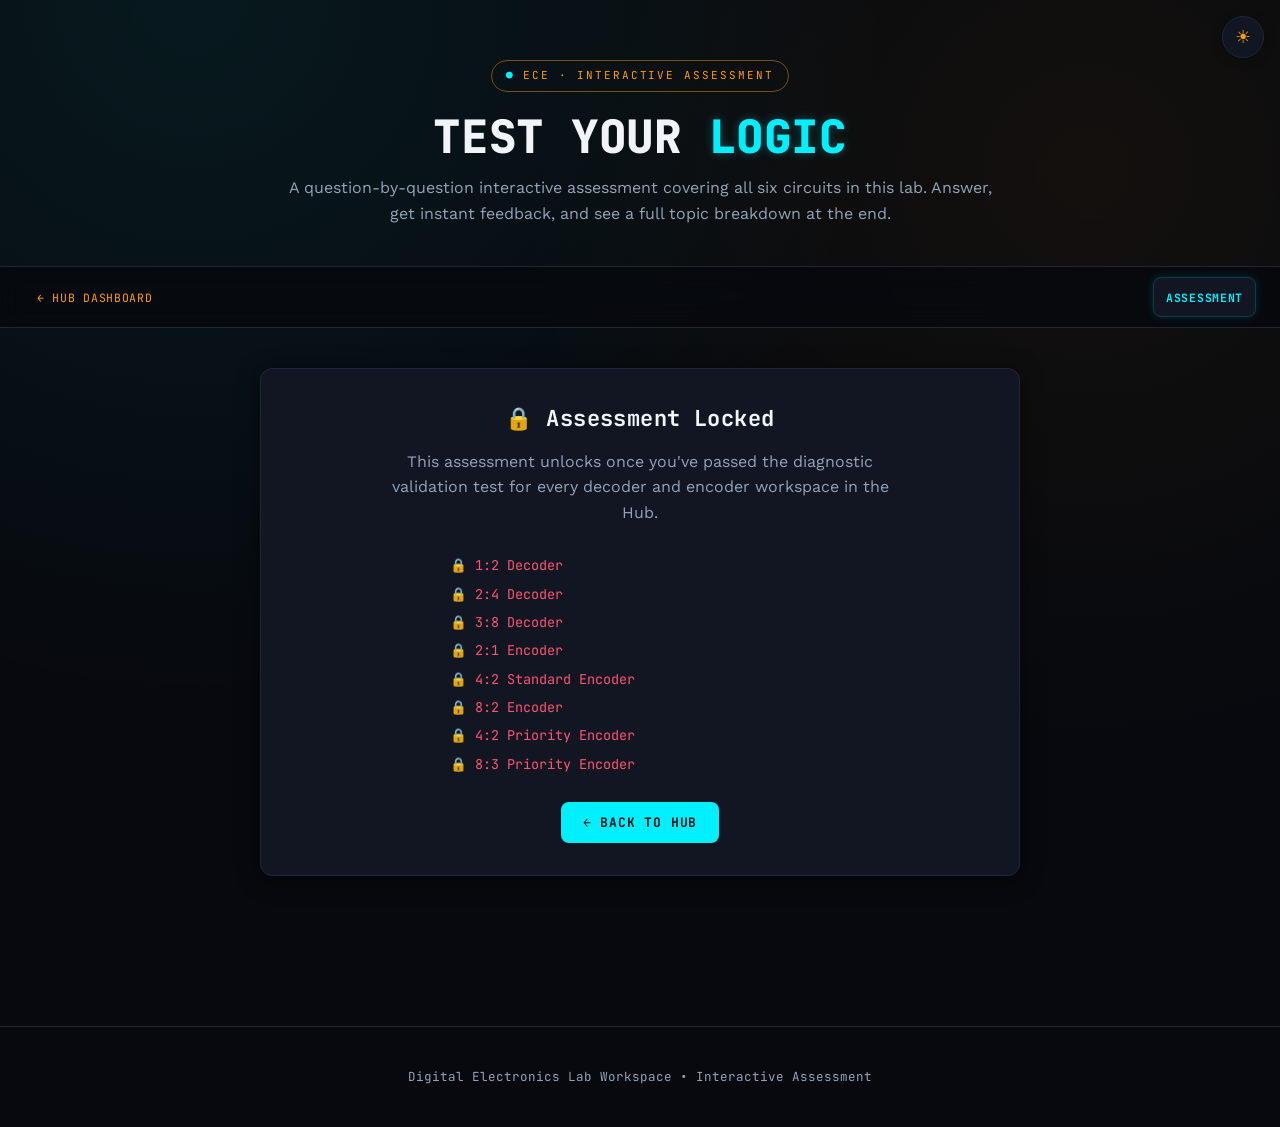
==== commit 6a57f797: "Add files via upload" ====
--- a/assessment.html
+++ b/assessment.html
@@ -145,6 +145,14 @@
 
 <main id="main-content">
   <div class="asm-shell">
+
+    <!-- LOCKED SCREEN (shown until every decoder/encoder diagnostic test is passed in the Hub) -->
+    <div class="asm-card asm-start" id="screenLocked" style="display:none;">
+      <h3>🔒 Assessment Locked</h3>
+      <p>This assessment unlocks once you've passed the diagnostic validation test for every decoder and encoder workspace in the Hub.</p>
+      <div id="lockedProgressList" style="text-align:left; max-width:380px; margin:0 auto 24px; font-family:'JetBrains Mono',monospace; font-size:13.5px; line-height:2.1;"></div>
+      <button class="asm-btn" onclick="location.href='index.html'">← Back to Hub</button>
+    </div>
 
     <!-- START SCREEN -->
     <div class="asm-card asm-start" id="screenStart">
@@ -210,7 +218,7 @@
 
 <script>
 const QUESTIONS = [
-  { topic:'dec12', label:'1:2 Decoder', q:'In a 1:2 decoder, how many output lines are active (HIGH) at any one time?', opts:['0','Exactly 1','2','Depends on Enable only'], correct:1, explain:'A decoder always activates exactly one output line — the one whose index matches the binary input code.' },
+  { topic:'dec12', label:'1:2 Decoder', q:'In a 1:2 decoder with Enable = 1, how many output lines are active (HIGH) at any one time?', opts:['0','Exactly 1','2','Depends on Enable only'], correct:1, explain:'When enabled, a decoder always activates exactly one output line — the one whose index matches the binary input code. (With Enable = 0, all outputs are forced LOW instead.)' },
   { topic:'dec12', label:'1:2 Decoder', q:'For a 1:2 decoder, if input A = 1, which output goes HIGH?', opts:['D0','D1','Both D0 and D1','Neither'], correct:1, explain:'D1 = A, so when A = 1, output D1 is HIGH and D0 (= A′) is LOW.' },
 
   { topic:'dec24', label:'2:4 Decoder', q:'A 2:4 decoder has how many input and output lines?', opts:['4 inputs, 2 outputs','2 inputs, 4 outputs','2 inputs, 2 outputs','3 inputs, 4 outputs'], correct:1, explain:'A 2:4 decoder takes a 2-bit binary code (A1 A0) and drives one of 4 output lines (D0–D3).' },
@@ -268,6 +276,45 @@
 const BEST_KEY = 'ecd_assessment_best_v1';
 const LOCK_KEY = 'ecd_assessment_active';
 
+// The assessment stays locked until every decoder/encoder workspace's
+// diagnostic test (set by the Hub in index.html) has been passed.
+const REQUIRED_TOPICS = ['dec12', 'dec24', 'dec38', 'enc21', 'enc42std', 'enc82', 'enc42', 'enc83'];
+const REQUIRED_TOPIC_LABELS = {
+  dec12: '1:2 Decoder',
+  dec24: '2:4 Decoder',
+  dec38: '3:8 Decoder',
+  enc21: '2:1 Encoder',
+  enc42std: '4:2 Standard Encoder',
+  enc82: '8:2 Encoder',
+  enc42: '4:2 Priority Encoder',
+  enc83: '8:3 Priority Encoder'
+};
+
+function isTopicDone(id){
+  try { return localStorage.getItem('ecd_completed_' + id) === 'true'; } catch(e){ return false; }
+}
+function assessmentIsUnlocked(){
+  return REQUIRED_TOPICS.every(isTopicDone);
+}
+function renderLockedScreen(){
+  const list = document.getElementById('lockedProgressList');
+  if(!list) return;
+  list.innerHTML = REQUIRED_TOPICS.map(id => {
+    const done = isTopicDone(id);
+    const color = done ? 'var(--good)' : 'var(--danger)';
+    const icon = done ? '✅' : '🔒';
+    return `<div style="color:${color};">${icon} ${REQUIRED_TOPIC_LABELS[id]}</div>`;
+  }).join('');
+}
+function applyAssessmentLockGate(){
+  if(assessmentIsUnlocked()) return true;
+  renderLockedScreen();
+  document.getElementById('screenStart').style.display = 'none';
+  document.getElementById('screenLocked').style.display = 'block';
+  return false;
+}
+const assessmentUnlocked = applyAssessmentLockGate();
+
 // This page never persists progress across a reload, so any stale lock
 // from a previous tab/crash should not keep the other lab pages locked out.
 try { localStorage.removeItem(LOCK_KEY); } catch(e){}
@@ -304,6 +351,7 @@
 showBestPreview();
 
 function startAssessment(){
+  if (!assessmentUnlocked) { applyAssessmentLockGate(); return; }
   order = shuffledIndices(QUESTIONS.length);
   current = 0;
   answers = new Array(QUESTIONS.length).fill(null); // null = unanswered
--- a/lab_style.css
+++ b/lab_style.css
@@ -917,6 +917,10 @@
     gap: 6px;
     -webkit-overflow-scrolling: touch;
     scrollbar-width: none; /* Hide scrollbar for clean UI */
+    width: 100%;
+    min-width: 0; /* lets this flex item shrink so overflow-x can actually
+                     scroll, instead of the box just growing wider than
+                     the screen (the root cause of the stuck nav bar) */
   }
   .nav-group::-webkit-scrollbar {
     display: none; /* Hide webkit scrollbar */
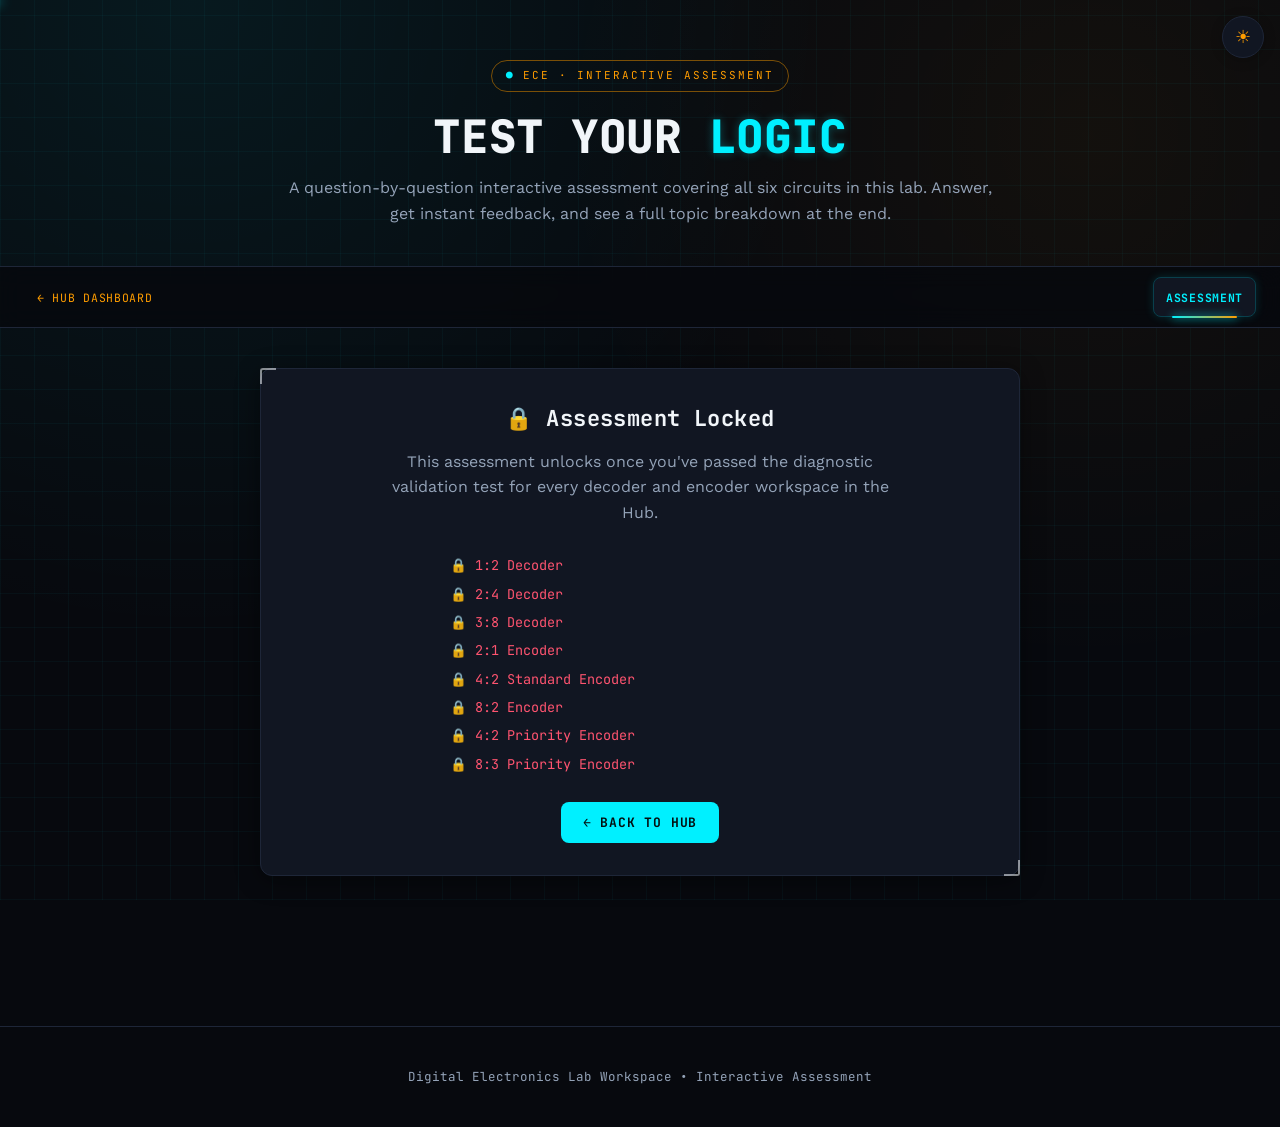
==== commit 46acca3c: "Add files via upload" ====
--- a/assessment.html
+++ b/assessment.html
@@ -90,6 +90,28 @@
   .asm-best strong{ color:var(--copper); }
   .asm-result-actions{ display:flex; justify-content:center; gap:14px; flex-wrap:wrap; }
 
+  .asm-cert-box{
+    background:linear-gradient(135deg, rgba(255,157,0,0.06), rgba(0,240,255,0.04));
+    border:1px solid var(--copper-dim); border-radius:12px;
+    padding:22px 24px; margin:0 0 26px; text-align:center;
+  }
+  .asm-cert-box h4{
+    margin:0 0 8px; font-family:'JetBrains Mono',monospace; font-size:14px; color:var(--copper);
+    text-transform:uppercase; letter-spacing:0.06em;
+  }
+  .asm-cert-box p{ margin:0 0 16px; font-size:13px; color:var(--text-dim); }
+  .cert-name-row{ display:flex; gap:10px; justify-content:center; flex-wrap:wrap; align-items:center; }
+  .cert-name-row input{
+    flex:1 1 260px; max-width:320px; background:var(--bg-alt); border:1px solid var(--panel-border);
+    border-radius:8px; padding:12px 14px; color:var(--text); font-family:'Work Sans',sans-serif; font-size:14px;
+  }
+  .cert-name-row input:focus{ outline:none; border-color:var(--trace); }
+  .cert-name-error{
+    display:none; margin-top:10px; color:var(--copper); font-size:12.5px; font-family:'JetBrains Mono',monospace;
+  }
+  .cert-name-error.show{ display:block; }
+  @media (max-width:520px){ .cert-name-row{ flex-direction:column; } .cert-name-row input{ max-width:100%; width:100%; } }
+
   .asm-focus-banner{
     max-width:760px; margin:0 auto 20px; text-align:center; font-family:'JetBrains Mono',monospace;
     font-size:12px; letter-spacing:0.04em; color:var(--copper); border:1px solid var(--copper-dim);
@@ -157,10 +179,10 @@
     <!-- START SCREEN -->
     <div class="asm-card asm-start" id="screenStart">
       <h3>Ready to test yourself?</h3>
-      <p>21 questions across all six circuits — 1:2, 2:4 &amp; 3:8 decoders and 2:1, 4:2 &amp; 8:3 encoders. A mix of multiple-choice, truth-table completion, and logical-expression questions, each with instant feedback and a short explanation before you move on.</p>
+      <p>30 questions across all six circuits — 1:2, 2:4 &amp; 3:8 decoders and 2:1, 4:2 &amp; 8:3 encoders. A mix of multiple-choice, truth-table completion, and logical-expression questions, each with instant feedback and a short explanation before you move on.</p>
       <div class="asm-meta-row">
-        <div class="asm-meta"><div class="num">21</div><div class="lbl">Questions</div></div>
-        <div class="asm-meta"><div class="num">20:00</div><div class="lbl">Time Limit</div></div>
+        <div class="asm-meta"><div class="num">30</div><div class="lbl">Questions</div></div>
+        <div class="asm-meta"><div class="num">25:00</div><div class="lbl">Time Limit</div></div>
         <div class="asm-meta"><div class="num">6</div><div class="lbl">Topics</div></div>
       </div>
       <p style="font-size:12.5px; color:var(--text-dim); margin-top:-8px;">Once you begin, the hub navigation will be hidden until you finish — focus mode, no peeking at the labs.</p>
@@ -172,7 +194,7 @@
     <div class="asm-card" id="screenQuiz" style="display:none;">
       <div class="asm-topbar">
         <div class="asm-progress-label" id="progressLabel" aria-live="polite">Question 1 of 21</div>
-        <div class="asm-timer" id="timerDisplay" aria-label="Time remaining" role="timer">20:00</div>
+        <div class="asm-timer" id="timerDisplay" aria-label="Time remaining" role="timer">25:00</div>
         <span class="sr-only" id="timerAnnounce" aria-live="assertive" aria-atomic="true"></span>
       </div>
       <div class="asm-progress-track" role="progressbar" aria-label="Assessment progress" aria-valuemin="0" aria-valuemax="21" aria-valuenow="0"><div class="asm-progress-fill" id="progressFill"></div></div>
@@ -203,6 +225,17 @@
       <div class="asm-appreciation" id="appreciationBox"></div>
       <div class="asm-breakdown" id="breakdownWrap"></div>
       <div class="asm-best" id="bestFinal"></div>
+
+      <div class="asm-cert-box" id="certBox">
+        <h4>🎓 Course Completion Certificate</h4>
+        <p>Confirm the name to print on your certificate for <strong>Encoders &amp; Decoders</strong>, then download it as an image.</p>
+        <div class="cert-name-row">
+          <input type="text" id="certNameInput" placeholder="Enter your full name" />
+          <button class="asm-btn" onclick="downloadCertificate()">🎓 Download Certificate</button>
+        </div>
+        <div class="cert-name-error" id="certNameError">Please enter a name to print on the certificate.</div>
+      </div>
+
       <div class="asm-result-actions">
         <button class="asm-btn" onclick="startAssessment()">Retake Assessment</button>
         <button class="asm-btn ghost" onclick="location.href='index.html'">Back to Hub</button>
@@ -262,9 +295,24 @@
       rows:[ ['Y4','1','0','0'], ['Y6','?','?','?'], ['Y7','1','1','1'] ] },
     opts:['0 1 1','1 1 0','1 0 1','0 0 1'], correct:1,
     explain:'6 in binary is 110, so the hidden row is A2 A1 A0 = 1 1 0.' },
+
+  { topic:'dec12', label:'1:2 Decoder', q:'In a 1:2 decoder, when Enable (E) = 0, what are the states of D0 and D1?', opts:['Both HIGH','D0 HIGH, D1 LOW','Both LOW','Depends on A'], correct:2, explain:'Enable acts as a master gate — with E = 0, both AND gates output LOW regardless of A, so D0 and D1 are both forced LOW.' },
+  { topic:'dec12', label:'1:2 Decoder', q:'How many address input lines does a 1:2 decoder have, not counting Enable?', opts:['0','1','2','3'], correct:1, explain:'A 1:2 decoder has exactly one address input, A, which alone is enough to select between its 2 outputs (2¹ = 2).' },
+
+  { topic:'dec24', label:'2:4 Decoder', q:'How many AND gates are needed to generate the four outputs of a 2:4 decoder (not counting the NOT gates used for complements)?', opts:['1','2','4','8'], correct:2, explain:'Each output D0–D3 is produced by its own 3-input AND gate (two address literals ANDed with Enable), so 4 AND gates are needed in total.' },
+
+  { topic:'dec38', label:'3:8 Decoder', q:'For a 3:8 decoder with Enable = 1, if A2 A1 A0 = 011, which output goes HIGH?', opts:['D2','D3','D4','D6'], correct:1, explain:'011 in binary equals 3, so output D3 = A2′·A1·A0 goes HIGH.' },
+
+  { topic:'enc21', label:'2:1 Encoder', q:"In a 2:1 encoder's truth table, what does an 'X' in the output column typically represent?", opts:['A forced HIGH state','A don\'t-care / undefined output','An error condition only','A valid LOW state'], correct:1, explain:"When neither input is active (Y1=Y0=0), there is nothing to encode, so the output is undefined — commonly marked X (don't care) in the truth table." },
+  { topic:'enc21', label:'2:1 Encoder', q:'Which single logic gate type is sufficient to generate the Valid (V) output of a 2:1 encoder?', opts:['AND gate','OR gate','NOT gate','XOR gate'], correct:1, explain:'V = Y1 + Y0 is a simple 2-input OR operation, so one OR gate is all that\'s needed.' },
+
+  { topic:'enc42', label:'4:2 Encoder', q:'On a 4:2 priority encoder, if Y2 = 1 and Y1 = 1 at the same time (Y3 = 0), which input wins and what is A1 A0?', opts:['Y1 wins, A1A0 = 01','Y2 wins, A1A0 = 10','Both win, A1A0 = 11','Y2 wins, A1A0 = 01'], correct:1, explain:'Y2 has higher priority than Y1, so Y2 wins, giving A1 A0 = 10 regardless of Y1.' },
+  { topic:'enc42', label:'4:2 Encoder', q:'What does the Valid (V) output of a 4:2 priority encoder indicate?', opts:['That Y3 specifically is active','That at least one input line is currently active','That exactly two inputs are active','That no inputs are active'], correct:1, explain:'V = Y3+Y2+Y1+Y0 goes HIGH whenever any input line is active, signalling that the encoded output is meaningful.' },
+
+  { topic:'enc83', label:'8:3 Encoder', q:'If both Y3 and Y5 are active at the same time on an 8:3 priority encoder, which input determines the output code?', opts:['Y3, since it comes first','Y5, since it has the higher index','Neither — the output is invalid','Both — the outputs are averaged'], correct:1, explain:'Priority encoders always let the highest-indexed active input win, so Y5 (index 5) overrides Y3 (index 3).' },
 ];
 
-const TOTAL_TIME = 1200; // 20 minutes in seconds
+const TOTAL_TIME = 1500; // 25 minutes in seconds
 const TOPIC_ORDER = [
   {key:'dec12', label:'1:2 Decoder'},
   {key:'dec24', label:'2:4 Decoder'},
@@ -293,7 +341,11 @@
 function isTopicDone(id){
   try { return localStorage.getItem('ecd_completed_' + id) === 'true'; } catch(e){ return false; }
 }
+function isAdminSession(){
+  try { return sessionStorage.getItem('ecd_lab_is_admin') === 'true'; } catch(e){ return false; }
+}
 function assessmentIsUnlocked(){
+  if (isAdminSession()) return true;
   return REQUIRED_TOPICS.every(isTopicDone);
 }
 function renderLockedScreen(){
@@ -588,6 +640,211 @@
   }
   const best = Math.max(score, prevBest);
   document.getElementById('bestFinal').innerHTML = `Personal best on this device: <strong>${best}/${QUESTIONS.length}</strong>`;
+
+  // Save this attempt's result for the certificate, and pre-fill the
+  // name field from the logged-in session if one exists.
+  lastAttempt = { score, total: QUESTIONS.length, pct };
+  const certInput = document.getElementById('certNameInput');
+  const certErr = document.getElementById('certNameError');
+  if(certInput){
+    if(!certInput.value.trim()){
+      certInput.value = getStoredUserName();
+    }
+    certErr.classList.remove('show');
+  }
+}
+
+/* ── Course Completion Certificate ── */
+let lastAttempt = { score: 0, total: 0, pct: 0 };
+
+function getStoredUserName(){
+  try {
+    const n = sessionStorage.getItem('ecd_lab_user_name');
+    return (n && n !== 'Admin') ? n : (n || '');
+  } catch(e){ return ''; }
+}
+
+async function downloadCertificate(){
+  const input = document.getElementById('certNameInput');
+  const errEl = document.getElementById('certNameError');
+  const name = input.value.trim();
+
+  if(!name){
+    errEl.classList.add('show');
+    input.focus();
+    return;
+  }
+  errEl.classList.remove('show');
+
+  try { if(document.fonts && document.fonts.ready) await document.fonts.ready; } catch(e){}
+
+  const W = 1600, H = 1131;
+  const canvas = document.createElement('canvas');
+  canvas.width = W; canvas.height = H;
+  const ctx = canvas.getContext('2d');
+
+  // Background
+  const bgGrad = ctx.createLinearGradient(0, 0, W, H);
+  bgGrad.addColorStop(0, '#080b12');
+  bgGrad.addColorStop(1, '#0d1119');
+  ctx.fillStyle = bgGrad;
+  ctx.fillRect(0, 0, W, H);
+
+  const glow = ctx.createRadialGradient(W/2, H*0.35, 50, W/2, H*0.35, W*0.6);
+  glow.addColorStop(0, 'rgba(0,240,255,0.10)');
+  glow.addColorStop(1, 'rgba(0,240,255,0)');
+  ctx.fillStyle = glow;
+  ctx.fillRect(0, 0, W, H);
+
+  // Borders
+  ctx.strokeStyle = '#ff9d00';
+  ctx.lineWidth = 4;
+  ctx.strokeRect(40, 40, W-80, H-80);
+  ctx.strokeStyle = 'rgba(0,240,255,0.55)';
+  ctx.lineWidth = 1.5;
+  ctx.strokeRect(58, 58, W-116, H-116);
+
+  // Corner brackets
+  function corner(x, y, dx, dy){
+    ctx.strokeStyle = '#00f0ff';
+    ctx.lineWidth = 3;
+    ctx.beginPath();
+    ctx.moveTo(x, y + dy*44);
+    ctx.lineTo(x, y);
+    ctx.lineTo(x + dx*44, y);
+    ctx.stroke();
+  }
+  corner(80, 80, 1, 1);
+  corner(W-80, 80, -1, 1);
+  corner(80, H-80, 1, -1);
+  corner(W-80, H-80, -1, -1);
+
+  ctx.textAlign = 'center';
+
+  // Eyebrow
+  ctx.fillStyle = '#ff9d00';
+  ctx.font = '600 22px "JetBrains Mono", monospace';
+  ctx.fillText('ECE · DIGITAL ELECTRONICS LAB', W/2, 155);
+
+  // Title
+  ctx.fillStyle = '#e7edf5';
+  ctx.font = '800 60px "JetBrains Mono", monospace';
+  ctx.shadowColor = 'rgba(0,240,255,0.5)';
+  ctx.shadowBlur = 18;
+  ctx.fillText('CERTIFICATE OF COMPLETION', W/2, 232);
+  ctx.shadowBlur = 0;
+
+  // Divider
+  const divGrad = ctx.createLinearGradient(W/2-220, 0, W/2+220, 0);
+  divGrad.addColorStop(0, 'rgba(0,240,255,0)');
+  divGrad.addColorStop(0.5, '#00f0ff');
+  divGrad.addColorStop(1, 'rgba(0,240,255,0)');
+  ctx.strokeStyle = divGrad;
+  ctx.lineWidth = 2;
+  ctx.beginPath();
+  ctx.moveTo(W/2-220, 268);
+  ctx.lineTo(W/2+220, 268);
+  ctx.stroke();
+
+  // "This certifies that"
+  ctx.fillStyle = '#8a97ab';
+  ctx.font = '500 26px "Work Sans", sans-serif';
+  ctx.fillText('This certifies that', W/2, 336);
+
+  // Name (auto-shrink to fit width)
+  let nameFontSize = 68;
+  ctx.font = `800 ${nameFontSize}px "Work Sans", sans-serif`;
+  while(ctx.measureText(name).width > W-280 && nameFontSize > 28){
+    nameFontSize -= 2;
+    ctx.font = `800 ${nameFontSize}px "Work Sans", sans-serif`;
+  }
+  ctx.fillStyle = '#ff9d00';
+  ctx.shadowColor = 'rgba(255,157,0,0.4)';
+  ctx.shadowBlur = 14;
+  ctx.fillText(name, W/2, 428);
+  ctx.shadowBlur = 0;
+
+  const nameWidth = ctx.measureText(name).width;
+  ctx.strokeStyle = 'rgba(255,157,0,0.5)';
+  ctx.lineWidth = 2;
+  ctx.beginPath();
+  ctx.moveTo(W/2 - Math.max(nameWidth/2+40, 220), 458);
+  ctx.lineTo(W/2 + Math.max(nameWidth/2+40, 220), 458);
+  ctx.stroke();
+
+  // Completion line
+  ctx.fillStyle = '#8a97ab';
+  ctx.font = '500 24px "Work Sans", sans-serif';
+  ctx.fillText('has successfully completed the interactive assessment on', W/2, 518);
+
+  // Topic
+  ctx.fillStyle = '#00f0ff';
+  ctx.font = '800 46px "JetBrains Mono", monospace';
+  ctx.shadowColor = 'rgba(0,240,255,0.45)';
+  ctx.shadowBlur = 14;
+  ctx.fillText('ENCODERS & DECODERS', W/2, 588);
+  ctx.shadowBlur = 0;
+
+  ctx.fillStyle = '#8a97ab';
+  ctx.font = '400 18px "Work Sans", sans-serif';
+  ctx.fillText('Digital Electronics Interactive Lab', W/2, 618);
+
+  // Score + date
+  const dateStr = new Date().toLocaleDateString(undefined, { year:'numeric', month:'long', day:'numeric' });
+  ctx.fillStyle = '#e7edf5';
+  ctx.font = '600 24px "JetBrains Mono", monospace';
+  ctx.fillText(`Score: ${lastAttempt.score}/${lastAttempt.total}  (${lastAttempt.pct}% correct)`, W/2, 680);
+
+  ctx.fillStyle = '#8a97ab';
+  ctx.font = '400 20px "Work Sans", sans-serif';
+  ctx.fillText(`Issued on ${dateStr}`, W/2, 712);
+
+  // Seal
+  const sealX = W-260, sealY = H-220, sealR = 90;
+  const sealGrad = ctx.createRadialGradient(sealX, sealY, 10, sealX, sealY, sealR);
+  sealGrad.addColorStop(0, '#ffcf80');
+  sealGrad.addColorStop(1, '#ff9d00');
+  ctx.beginPath();
+  ctx.arc(sealX, sealY, sealR, 0, Math.PI*2);
+  ctx.fillStyle = sealGrad;
+  ctx.fill();
+  ctx.lineWidth = 3;
+  ctx.strokeStyle = '#1a1210';
+  ctx.stroke();
+  ctx.fillStyle = '#1a1210';
+  ctx.font = '800 34px "JetBrains Mono", monospace';
+  ctx.fillText('✓', sealX, sealY+14);
+  ctx.font = '700 12px "JetBrains Mono", monospace';
+  ctx.fillText('VERIFIED', sealX, sealY+36);
+
+  // Signature block
+  ctx.textAlign = 'left';
+  ctx.strokeStyle = 'rgba(148,163,184,0.5)';
+  ctx.lineWidth = 1.5;
+  ctx.beginPath();
+  ctx.moveTo(180, H-190);
+  ctx.lineTo(480, H-190);
+  ctx.stroke();
+  ctx.fillStyle = '#e7edf5';
+  ctx.font = '700 20px "JetBrains Mono", monospace';
+  ctx.fillText('Digital Electronics Lab', 180, H-160);
+  ctx.fillStyle = '#8a97ab';
+  ctx.font = '400 15px "Work Sans", sans-serif';
+  ctx.fillText('Quantum Void Interactive Workspace', 180, H-138);
+
+  // Certificate ID
+  ctx.textAlign = 'center';
+  const certId = 'ECD-' + Date.now().toString(36).toUpperCase();
+  ctx.fillStyle = '#4c5b70';
+  ctx.font = '400 14px "JetBrains Mono", monospace';
+  ctx.fillText(`Certificate ID: ${certId}`, W/2, H-70);
+
+  // Trigger download
+  const safeName = name.replace(/[^a-z0-9]+/gi, '_').replace(/^_+|_+$/g, '') || 'certificate';
+  const link = document.createElement('a');
+  link.download = `Encoders_Decoders_Certificate_${safeName}.png`;
+  link.href = canvas.toDataURL('image/png');
+  link.click();
 }
 function toggleTheme(){
   const html = document.documentElement;
--- a/lab_style.css
+++ b/lab_style.css
@@ -39,7 +39,10 @@
   background:
     radial-gradient(circle at 15% 0%, rgba(0, 132, 168, 0.06), transparent 45%),
     radial-gradient(circle at 85% 15%, rgba(198, 120, 0, 0.05), transparent 40%),
+    repeating-linear-gradient(0deg, rgba(0,132,168,0.05) 0px, rgba(0,132,168,0.05) 1px, transparent 1px, transparent 34px),
+    repeating-linear-gradient(90deg, rgba(0,132,168,0.05) 0px, rgba(0,132,168,0.05) 1px, transparent 1px, transparent 34px),
     var(--bg);
+  background-attachment: fixed;
 }
 [data-theme="light"] .login-overlay {
   background:
@@ -196,16 +199,41 @@
   background:
     radial-gradient(circle at 15% 0%, rgba(0, 240, 255, 0.07), transparent 45%),
     radial-gradient(circle at 85% 15%, rgba(255, 157, 0, 0.05), transparent 40%),
+    repeating-linear-gradient(0deg, rgba(0,240,255,0.035) 0px, rgba(0,240,255,0.035) 1px, transparent 1px, transparent 34px),
+    repeating-linear-gradient(90deg, rgba(0,240,255,0.035) 0px, rgba(0,240,255,0.035) 1px, transparent 1px, transparent 34px),
     var(--bg);
+  background-attachment: fixed;
   color: var(--text);
   font-family: 'Work Sans', sans-serif;
   line-height: 1.6;
 }
+
+/* ── Themed scrollbar (shared across hub + standalone lab pages) ── */
+::-webkit-scrollbar { width: 11px; height: 11px; }
+::-webkit-scrollbar-track { background: var(--bg-alt); }
+::-webkit-scrollbar-thumb { background: var(--panel-border); border-radius: 8px; border: 2px solid var(--bg-alt); }
+::-webkit-scrollbar-thumb:hover { background: var(--trace-dim); }
+* { scrollbar-color: var(--panel-border) var(--bg-alt); scrollbar-width: thin; }
 h1, h2, h3, h4, h5, .mono { font-family: 'JetBrains Mono', monospace; letter-spacing: 0.02em; }
 a { text-decoration: none; color: var(--trace); transition: all 0.2s ease; }
 a:hover { color: var(--text); }
 
-header.hero { padding: 60px 24px 40px; text-align: center; border-bottom: 1px solid var(--panel-border); }
+header.hero {
+  padding: 60px 24px 40px; text-align: center; border-bottom: 1px solid var(--panel-border);
+  position: relative; overflow: hidden;
+}
+header.hero::before {
+  content: ""; position: absolute; top: 0; left: -30%; width: 30%; height: 2px;
+  background: linear-gradient(90deg, transparent, var(--trace), transparent);
+  box-shadow: 0 0 12px 1px var(--trace);
+  animation: heroScan 7s ease-in-out infinite;
+  opacity: 0.65;
+}
+@keyframes heroScan {
+  0% { left: -30%; }
+  50% { left: 100%; }
+  100% { left: -30%; }
+}
 .chip-eyebrow {
   display: inline-flex; align-items: center; gap: 8px;
   font-family: 'JetBrains Mono', monospace; font-size: 11px; letter-spacing: 0.18em; text-transform: uppercase;
@@ -231,12 +259,21 @@
 .nav-brand span { color: var(--trace); }
 .nav-group { display: flex; align-items: center; gap: 6px; flex-wrap: wrap; }
 nav.tabs button {
+  position: relative;
   font-family: 'JetBrains Mono', monospace; font-size: 11.5px; text-transform: uppercase; letter-spacing: 0.06em;
   color: var(--text-dim); background: transparent; border: 1px solid transparent;
   padding: 7px 12px; border-radius: 8px; cursor: pointer; transition: all .15s ease;
 }
-nav.tabs button:hover { color: var(--trace); border-color: var(--trace-dim); background: var(--panel); }
+nav.tabs button:hover { color: var(--trace); border-color: var(--trace-dim); background: var(--panel); transform: perspective(300px) rotateX(-6deg); }
+nav.tabs button:active { transform: perspective(300px) rotateX(10deg) scale(0.95); }
 nav.tabs button.active { color: var(--trace); border-color: var(--trace); background: var(--panel); font-weight: 700; box-shadow: 0 0 10px rgba(0, 240, 255, 0.15); }
+nav.tabs button.active::after {
+  content: ""; position: absolute; left: 18%; right: 18%; bottom: -2px; height: 2px; border-radius: 2px;
+  background: linear-gradient(90deg, var(--trace), var(--copper));
+  box-shadow: 0 0 8px var(--trace);
+  animation: navUnderlineIn 0.3s cubic-bezier(0.34,1.56,0.64,1) both;
+}
+@keyframes navUnderlineIn { from { transform: scaleX(0); } to { transform: scaleX(1); } }
 nav.tabs button.hub-btn { color: var(--copper); }
 nav.tabs button.hub-btn.active { border-color: var(--copper); box-shadow: 0 0 10px rgba(255, 157, 0, 0.15); }
 
@@ -286,10 +323,42 @@
 .panel {
   background: var(--panel); border: 1px solid var(--panel-border); border-radius: var(--radius);
   padding: 24px; box-shadow: 0 4px 20px rgba(0,0,0,0.4);
-  animation: panelRise 0.5s cubic-bezier(0.16, 1, 0.3, 1) both;
-  transition: transform 0.25s ease, box-shadow 0.25s ease, border-color 0.25s ease, background 0.3s ease, color 0.3s ease;
-}
-.panel:hover { transform: translateY(-3px); box-shadow: 0 10px 30px rgba(0,0,0,0.5); border-color: var(--trace-dim); }
+  animation: panelRise 0.6s cubic-bezier(0.16, 1, 0.3, 1) both;
+  transform-style: preserve-3d; transform-origin: bottom center;
+  transition: transform 0.35s cubic-bezier(0.16, 1, 0.3, 1), box-shadow 0.35s ease, border-color 0.25s ease, background 0.3s ease, color 0.3s ease;
+}
+.panel:hover {
+  transform: perspective(900px) rotateX(2.5deg) translateY(-6px);
+  box-shadow: 0 20px 40px rgba(0,0,0,0.5), 0 0 0 1px rgba(0,240,255,0.05);
+  border-color: var(--trace-dim);
+}
+@keyframes panelRise {
+  0% { opacity: 0; transform: perspective(1200px) rotateX(-14deg) translateY(28px); }
+  100% { opacity: 1; transform: perspective(1200px) rotateX(0deg) translateY(0); }
+}
+
+/* ── Signature: oscilloscope-frame corner brackets on card surfaces ── */
+.panel, .lab-group, .asm-card, .test-panel, .diag-start-screen {
+  position: relative;
+}
+.panel::before, .panel::after,
+.lab-group::before, .lab-group::after,
+.asm-card::before, .asm-card::after,
+.test-panel::before, .test-panel::after,
+.diag-start-screen::before, .diag-start-screen::after {
+  content: ""; position: absolute; width: 14px; height: 14px; pointer-events: none;
+  border-color: var(--trace-dim); opacity: 0.55; transition: opacity 0.25s ease, border-color 0.25s ease;
+}
+.panel::before, .lab-group::before, .asm-card::before, .test-panel::before, .diag-start-screen::before {
+  top: -1px; left: -1px; border-top: 2px solid; border-left: 2px solid; border-radius: 3px 0 0 0;
+}
+.panel::after, .lab-group::after, .asm-card::after, .test-panel::after, .diag-start-screen::after {
+  bottom: -1px; right: -1px; border-bottom: 2px solid; border-right: 2px solid; border-radius: 0 0 3px 0;
+}
+.panel:hover::before, .panel:hover::after,
+.lab-group:hover::before, .lab-group:hover::after {
+  opacity: 1; border-color: var(--trace);
+}
 .grid-2 .panel:nth-child(2) { animation-delay: 0.08s; }
 @keyframes panelRise {
   from { opacity: 0; transform: translateY(12px); }
@@ -310,24 +379,35 @@
   display: flex; flex-direction: column; align-items: center; gap: 8px;
   background: none; border: none; cursor: pointer; color: var(--text);
   font-family: 'JetBrains Mono', monospace; font-size: 12px;
-}
+  transition: transform 0.12s ease;
+}
+.led-btn:not([disabled]):active { transform: perspective(200px) rotateX(16deg) scale(0.93); }
 .bulb {
   width: 34px; height: 34px; border-radius: 50%; background: var(--led-off);
-  border: 2px solid #05080c; box-shadow: inset 0 0 6px rgba(0,0,0,0.6); transition: all .2s ease;
-}
-.led-btn.on .bulb { background: var(--led-on); box-shadow: 0 0 14px 4px rgba(0,240,255,0.5), inset 0 0 4px rgba(0,0,0,0.2); }
+  border: 2px solid #05080c; box-shadow: inset 0 0 6px rgba(0,0,0,0.6);
+  transition: all .2s ease, transform .25s cubic-bezier(0.34, 1.56, 0.64, 1);
+  transform: perspective(200px) rotateX(0deg);
+}
+.led-btn.on .bulb { background: var(--led-on); box-shadow: 0 0 14px 4px rgba(0,240,255,0.5), inset 0 0 4px rgba(0,0,0,0.2); transform: perspective(200px) rotateX(-8deg) translateZ(2px); }
 .led-btn.on .bulb.amber { background: var(--led-on-amber); box-shadow: 0 0 14px 4px rgba(255,157,0,0.5), inset 0 0 4px rgba(0,0,0,0.2); }
 .led-btn[disabled] { cursor: default; }
 
 .toggle { display: flex; flex-direction: column; align-items: center; gap: 9px; font-family: 'JetBrains Mono', monospace; font-size: 12px; }
 .toggle .switch {
   width: 54px; height: 28px; border-radius: 20px; background: var(--led-off);
-  border: 1px solid var(--panel-border); position: relative; cursor: pointer; transition: background .2s ease, border-color .2s ease;
-}
-.toggle .switch::after { content: ""; position: absolute; top: 2px; left: 2px; width: 22px; height: 22px; border-radius: 50%; background: var(--text-dim); transition: left .3s cubic-bezier(0.34, 1.56, 0.64, 1), background .2s ease; }
+  border: 1px solid var(--panel-border); position: relative; cursor: pointer;
+  perspective: 80px; transition: background .2s ease, border-color .2s ease, transform .12s ease;
+}
+.toggle .switch::after {
+  content: ""; position: absolute; top: 2px; left: 2px; width: 22px; height: 22px; border-radius: 50%; background: var(--text-dim);
+  transition: left .32s cubic-bezier(0.34, 1.56, 0.64, 1), background .2s ease, transform .32s cubic-bezier(0.34, 1.56, 0.64, 1);
+  transform: rotateY(0deg) translateZ(0);
+  transform-style: preserve-3d;
+}
 .toggle .switch.on { background: var(--trace-dim); border-color: var(--trace); }
-.toggle .switch.on::after { left: 26px; background: var(--trace); }
+.toggle .switch.on::after { left: 26px; background: var(--trace); transform: rotateY(360deg) translateZ(4px); }
 .toggle .switch:hover { border-color: var(--trace-dim); }
+.toggle .switch:active { transform: perspective(200px) rotateX(14deg) scale(0.95); }
 
 .output-readout {
   margin-top: 18px; padding: 15px 18px; border-radius: 8px; background: var(--bg-alt); border: 1px solid var(--panel-border);
@@ -354,12 +434,20 @@
 .logic-expressions { margin-top: 18px; }
 .logic-expressions h5 { margin: 0 0 10px; color: var(--copper); font-size: 12px; text-transform: uppercase; letter-spacing: 0.08em; }
 .expr-item {
+  position: relative;
   font-family: 'JetBrains Mono', monospace; font-size: 14px; color: var(--trace);
   background: var(--bg-alt); border: 1px solid var(--panel-border); border-left: 3px solid var(--trace-dim);
-  border-radius: 6px; padding: 10px 14px; margin-bottom: 8px; letter-spacing: 0.015em;
+  border-radius: 6px; padding: 10px 14px 10px 22px; margin-bottom: 8px; letter-spacing: 0.015em;
   transition: border-color 0.2s ease, background 0.2s ease;
 }
+.expr-item::before {
+  content: ""; position: absolute; left: 8px; top: 50%; transform: translateY(-50%);
+  width: 5px; height: 5px; border-radius: 50%; background: var(--trace-dim);
+  box-shadow: 0 0 0 2px var(--bg-alt);
+  transition: background 0.2s ease, box-shadow 0.2s ease;
+}
 .expr-item:hover { border-left-color: var(--trace); background: rgba(0, 240, 255, 0.05); }
+.expr-item:hover::before { background: var(--trace); box-shadow: 0 0 6px 1px var(--trace); }
 .overline { text-decoration: overline; }
 
 /* Diagrams & Interactive Badges */
@@ -407,9 +495,11 @@
 .tool-btn {
   font-family: 'JetBrains Mono', monospace; font-size: 11px; font-weight: 600; text-transform: uppercase;
   letter-spacing: 0.05em; background: var(--bg-alt); color: var(--text); border: 1px solid var(--panel-border);
-  padding: 6px 12px; border-radius: 6px; cursor: pointer; transition: all 0.15s ease; display: inline-flex; align-items: center; gap: 6px;
-}
-.tool-btn:hover { border-color: var(--trace); background: var(--panel); color: var(--trace); }
+  padding: 6px 12px; cursor: pointer; transition: all 0.15s ease; display: inline-flex; align-items: center; gap: 6px;
+  clip-path: polygon(7px 0, 100% 0, 100% calc(100% - 7px), calc(100% - 7px) 100%, 0 100%, 0 7px);
+}
+.tool-btn:hover { border-color: var(--trace); background: var(--panel); color: var(--trace); transform: perspective(300px) rotateX(-4deg) translateY(-1px); }
+.tool-btn:active { transform: perspective(300px) rotateX(10deg) scale(0.96); }
 .tool-btn.active { background: var(--trace-dim); border-color: var(--trace); color: var(--trace); }
 
 /* Oscilloscope Canvas */
